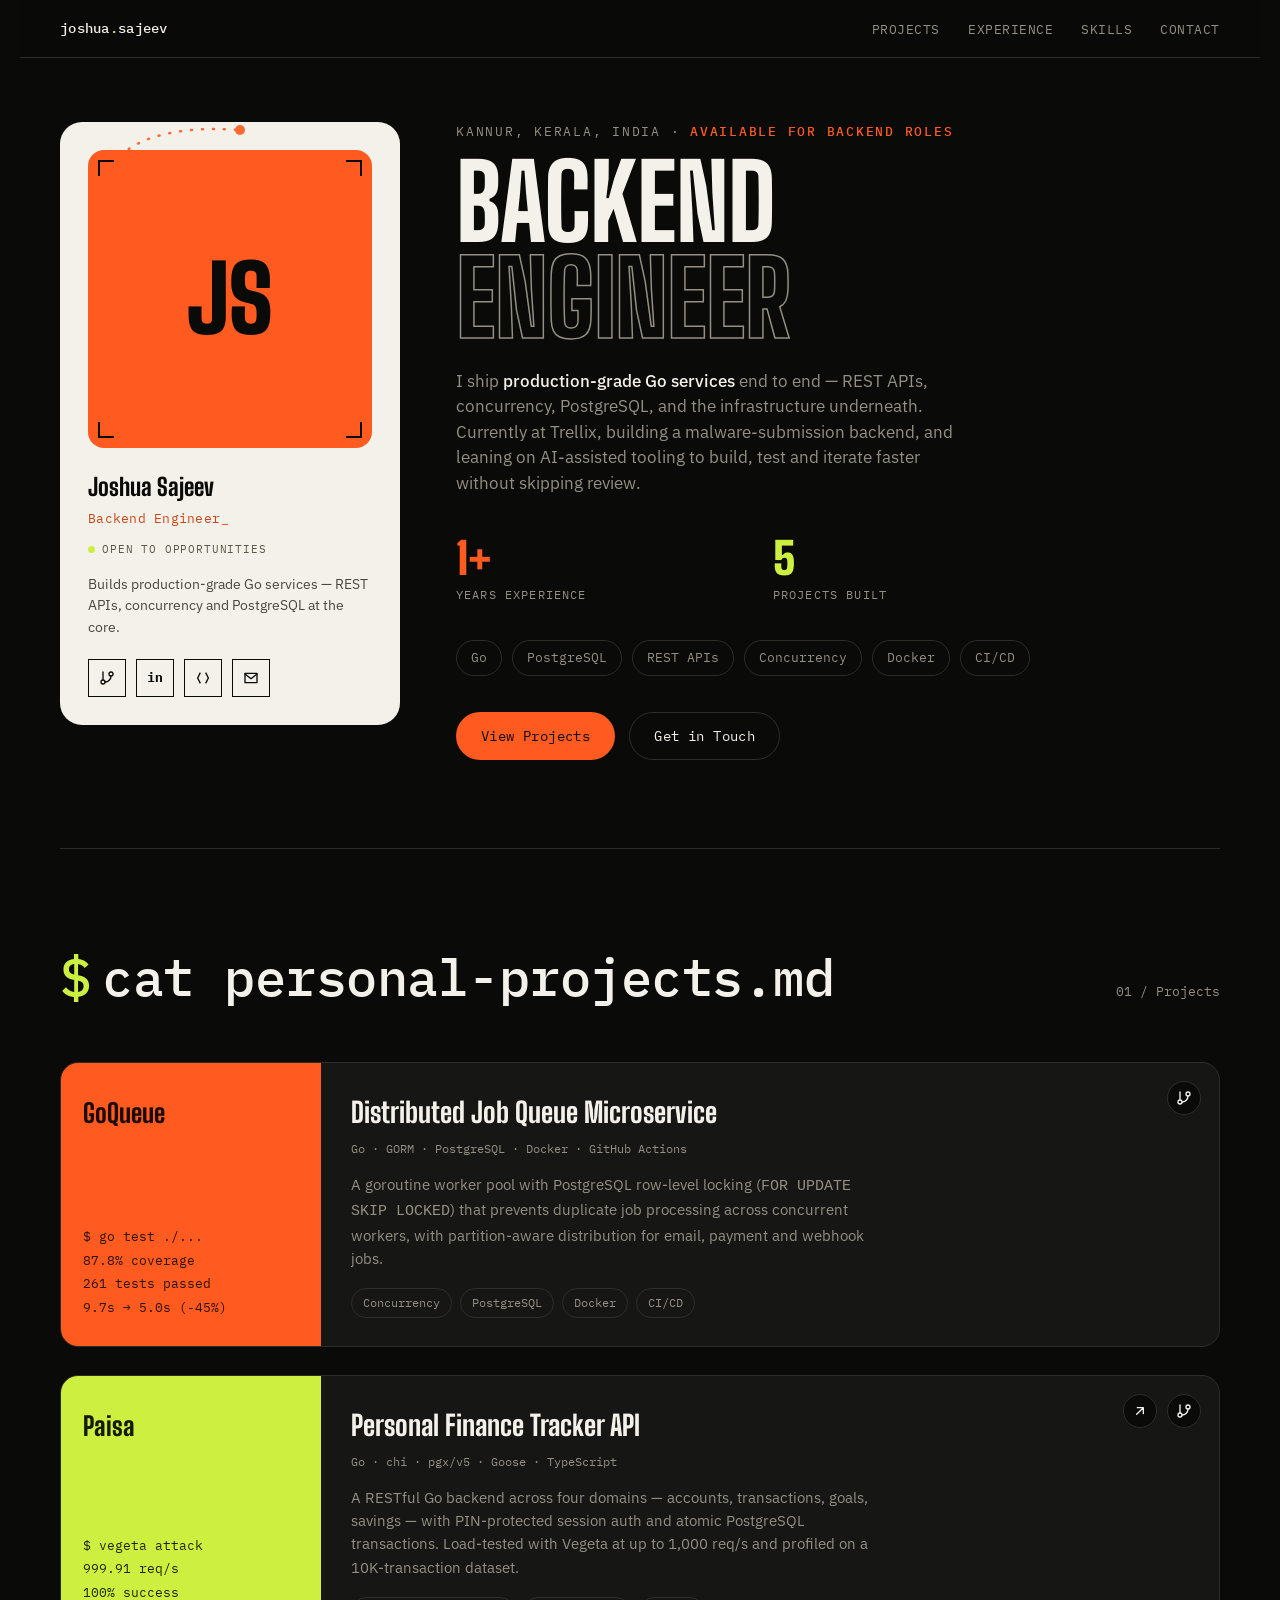
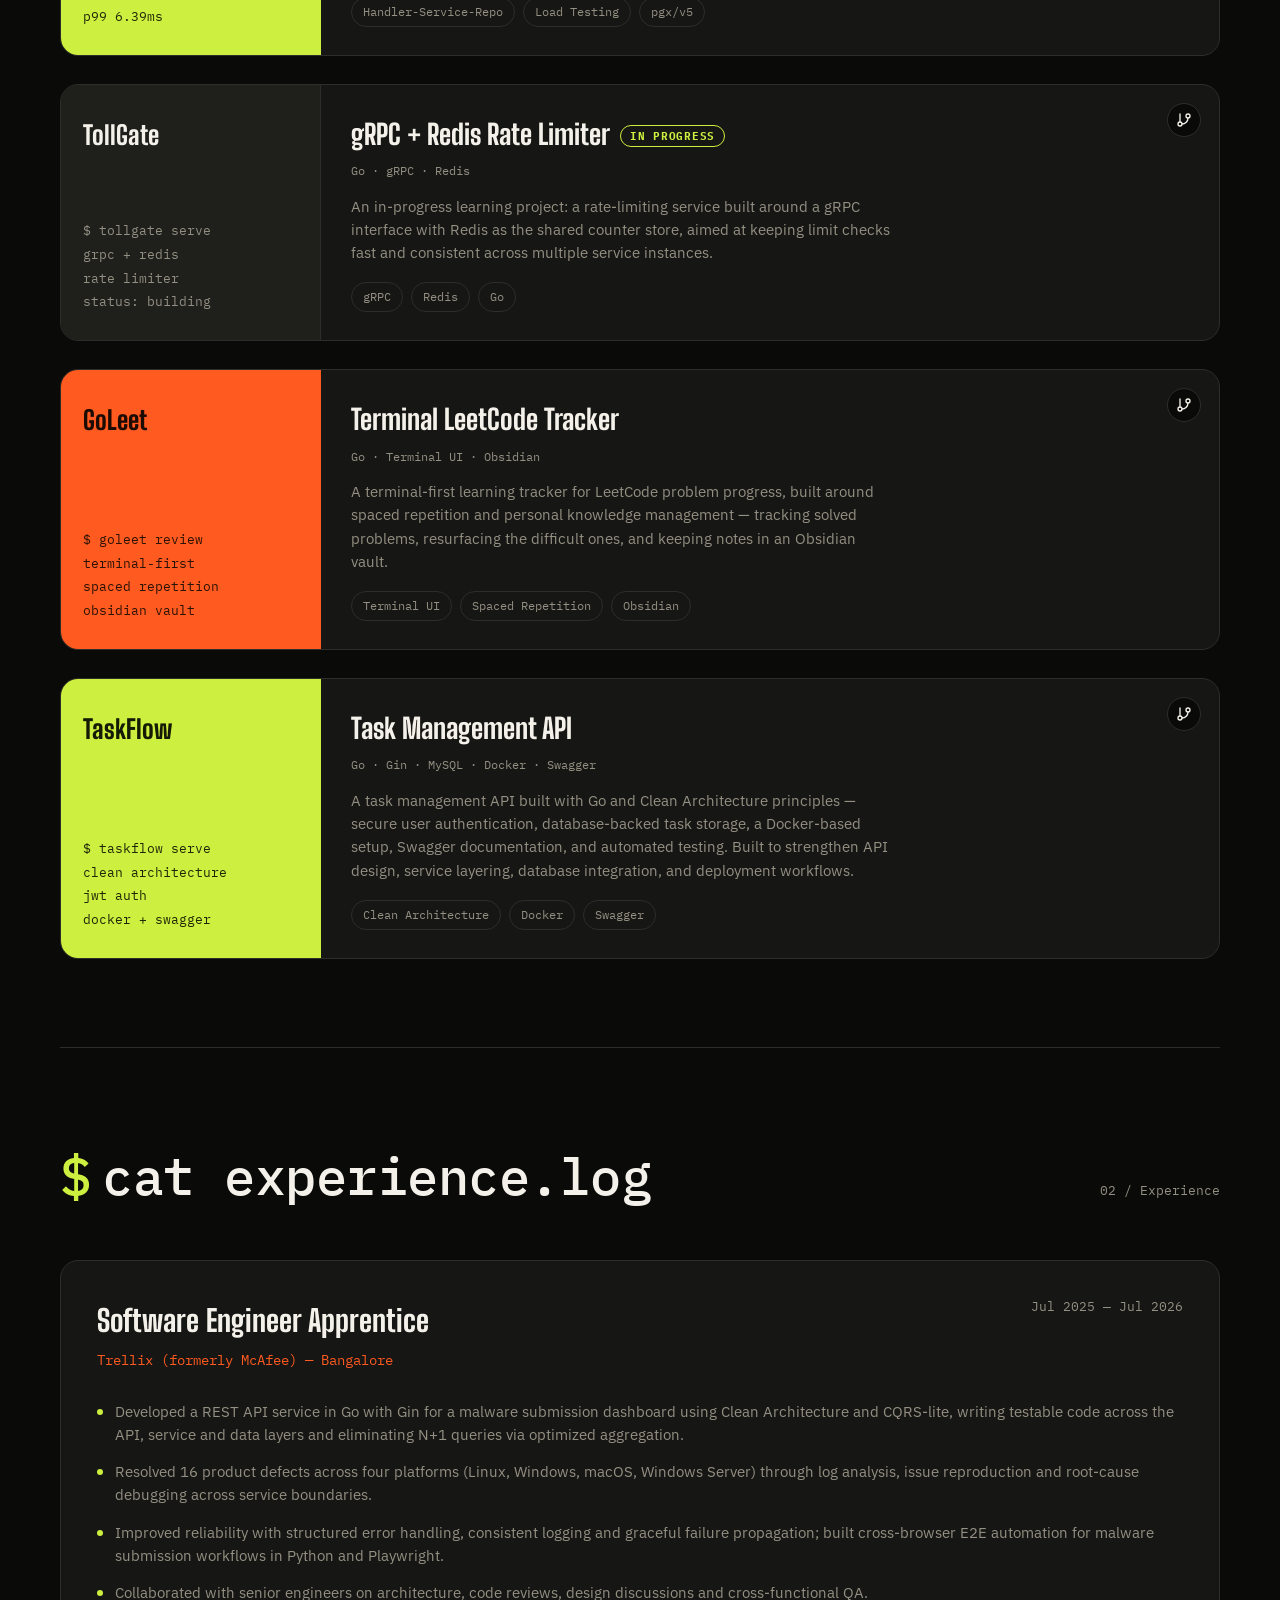
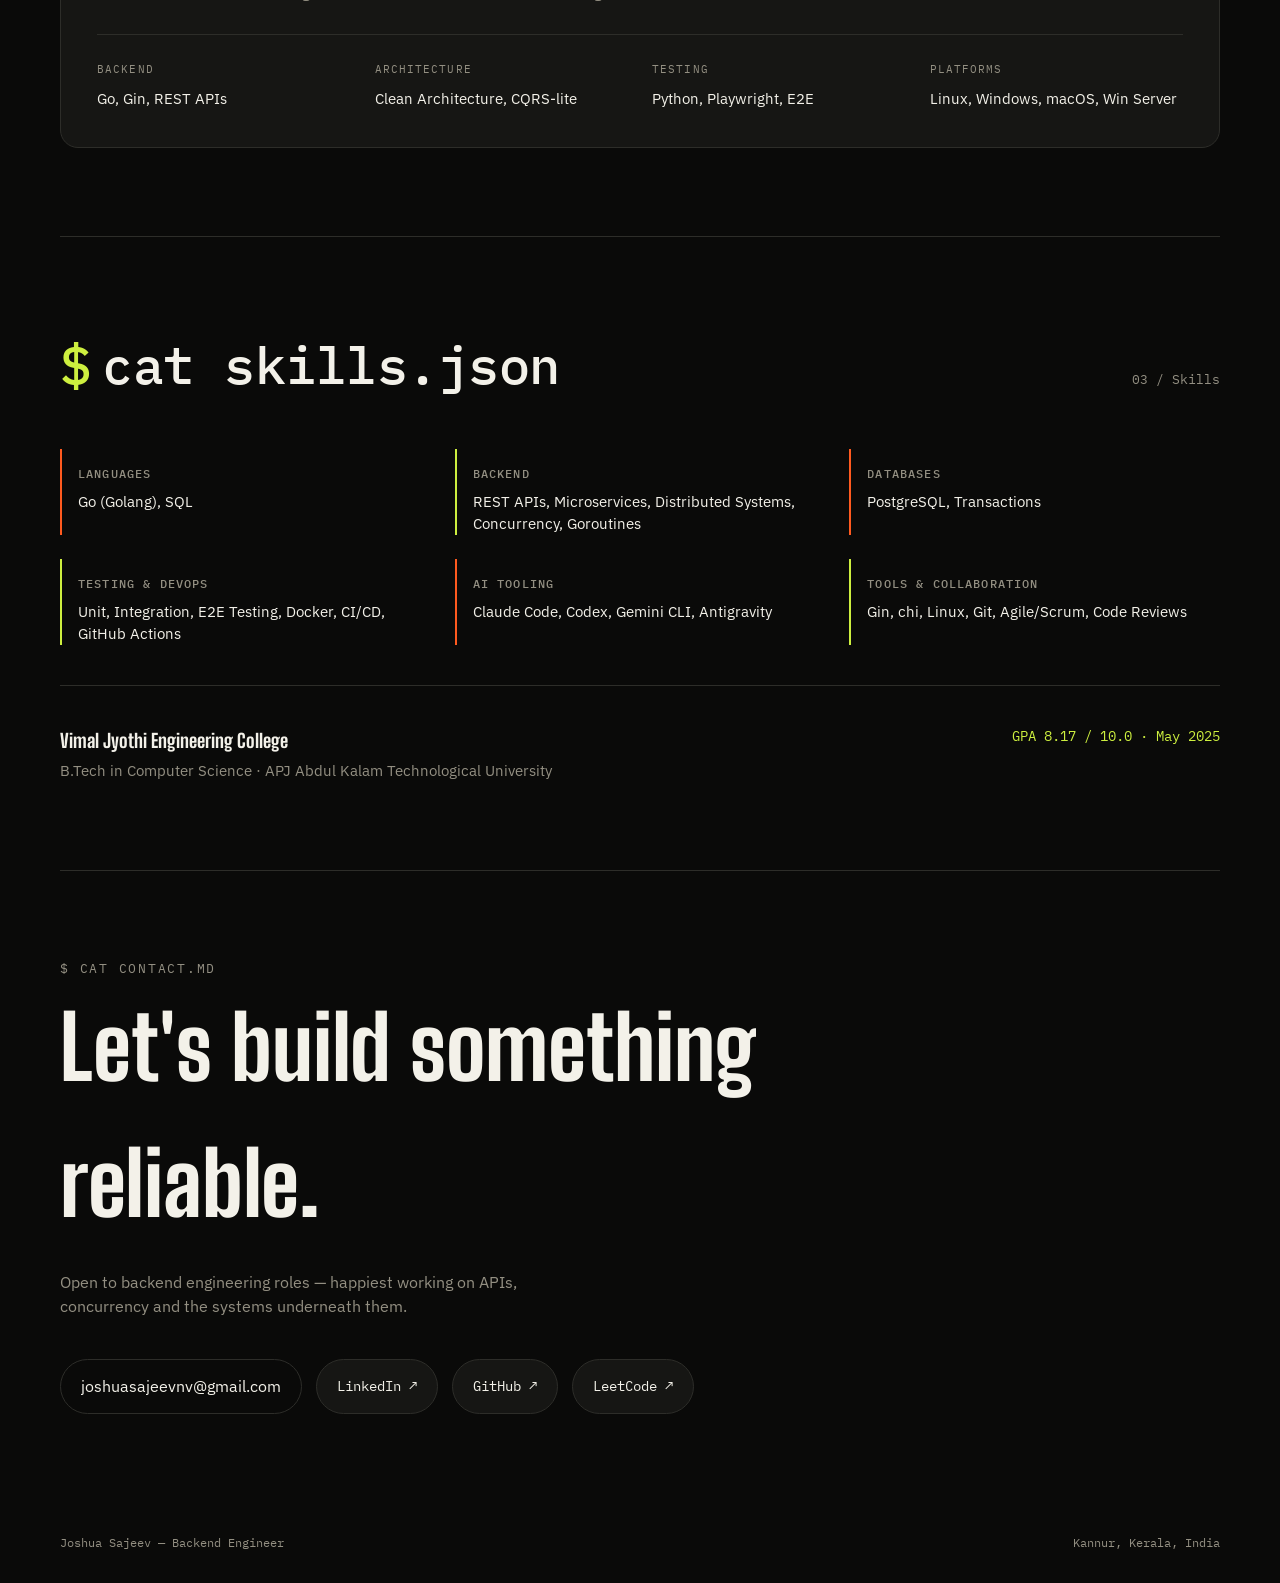
==== index.html @ 7b162451 "initial commit" ====
<!doctype html><html><head><meta charset=utf8><meta name=viewport content="width=device-width,initial-scale=1,viewport-fit=cover"><style>:root{color-scheme:light;box-sizing:border-box;padding-top:env(safe-area-inset-top,0px);padding-bottom:env(safe-area-inset-bottom,0px)}html{scroll-padding-top:env(safe-area-inset-top,0px)}body{margin:0;padding:0;font:14px -apple-system,BlinkMacSystemFont,sans-serif;background:#fff;color:#000}img{max-width:100%}[hidden]:not([hidden=until-found i]){display:none!important}</style></head><body>
<meta name="claude:viewport-fit-sides" content="cover">
<title>Joshua Sajeev</title>
<link rel="preconnect" href="https://fonts.googleapis.com">
<link rel="preconnect" href="https://fonts.gstatic.com" crossorigin>
<link href="https://fonts.googleapis.com/css2?family=Big+Shoulders+Display:wght@600;800;900&family=IBM+Plex+Sans:wght@400;500;600&family=IBM+Plex+Mono:wght@400;500&display=swap" rel="stylesheet">
<style>
  /* ========================================================================
     DESIGN PLAN
     Layout: single-page scroll portfolio on a solid black canvas. A huge
     condensed display headline carries the hero (mirrors the split-weight
     "SOFTWARE / ENGINEER" treatment), a cream monogram card stands in for
     a portrait, and monospace is used throughout for tags, stats and code
     numbers to read as a backend/terminal identity. No gradients anywhere —
     every fill is a flat token color. Deliberately single dark theme.
     Color:  --bg (near-black canvas) / --surface, --surface-2 (card fills)
             --fg, --fg-dim (cream text, warm-grey text)
             --orange, --lime (the two pop accents, used for emphasis only)
             --cream (light card fill, dark text on top)
     Type:   --font-display (Big Shoulders Display, condensed/heavy, headlines)
             --font-body (IBM Plex Sans, running text)
             --font-mono (IBM Plex Mono, tags/stats/code — the "terminal" voice)
     ======================================================================== */
  :root{
    --bg:#0a0a09;
    --surface:#161614;
    --surface-2:#1f1f1c;
    --line:#2d2d29;
    --fg:#f3f1e9;
    --fg-dim:#938f82;
    --orange:#ff5a1f;
    --orange-dim:#c94715;
    --lime:#cdef3f;
    --cream:#f3f1e9;
    --cream-fg:#0a0a09;
    --font-display:'Big Shoulders Display',sans-serif;
    --font-body:'IBM Plex Sans',sans-serif;
    --font-mono:'IBM Plex Mono',monospace;
    color-scheme:dark;
  }

  *{box-sizing:border-box;}
  html,body{margin:0;padding:0;}
  body{
    background:var(--bg);
    color:var(--fg);
    font-family:var(--font-body);
    font-size:16px;
    line-height:1.55;
    padding-left:max(20px, env(safe-area-inset-left, 0px));
    padding-right:max(20px, env(safe-area-inset-right, 0px));
    -webkit-font-smoothing:antialiased;
  }
  @media (prefers-reduced-motion: no-preference){
    html{scroll-behavior:smooth;}
  }
  img{max-width:100%;}
  a{color:inherit;}
  h1,h2,h3{font-family:var(--font-display);font-weight:800;margin:0;text-wrap:balance;}
  p{margin:0;}
  .wrap{max-width:1160px;margin:0 auto;}
  .wip-badge{
    font-family:var(--font-mono);font-size:10.5px;letter-spacing:.07em;text-transform:uppercase;
    color:var(--lime);border:1px solid var(--lime);padding:3px 9px;border-radius:999px;
    vertical-align:middle;margin-left:10px;white-space:nowrap;
  }
  .eyebrow{
    font-family:var(--font-mono);
    font-size:12.5px;
    letter-spacing:.14em;
    text-transform:uppercase;
    color:var(--fg-dim);
  }
  .eyebrow b{color:var(--orange);font-weight:500;}

  /* ---------- nav ---------- */
  nav{
    position:sticky;
    top:env(safe-area-inset-top, 0px);
    z-index:20;
    background:rgba(10,10,9,.88);
    backdrop-filter:blur(8px);
    border-bottom:1px solid var(--line);
  }
  .nav-inner{
    max-width:1160px;margin:0 auto;
    display:flex;align-items:center;justify-content:space-between;
    gap:16px;padding-block:16px;
    flex-wrap:wrap;
  }
  .nav-name{
    font-family:var(--font-mono);
    font-size:14px;font-weight:500;
    letter-spacing:.02em;
  }
  .nav-name span{color:var(--lime);}
  .nav-links{display:flex;gap:28px;list-style:none;margin:0;padding:0;flex-wrap:wrap;}
  .nav-links a{
    font-family:var(--font-mono);font-size:13px;
    text-decoration:none;color:var(--fg-dim);
    letter-spacing:.04em;text-transform:uppercase;
    transition:color .15s ease;
  }
  .nav-links a:hover,.nav-links a:focus-visible{color:var(--lime);}

  section{padding-block:88px;border-bottom:1px solid var(--line);}
  section:last-of-type{border-bottom:none;}
  @media (max-width:640px){section{padding-block:56px;}}

  /* ---------- hero ---------- */
  #hero{padding-block-start:64px;}
  .hero-grid{
    display:grid;
    grid-template-columns:340px 1fr;
    gap:56px;
    align-items:start;
  }
  @media (max-width:860px){
    .hero-grid{grid-template-columns:1fr;gap:40px;}
  }

  .mono-card{
    background:var(--cream);
    color:var(--cream-fg);
    border-radius:22px;
    padding:28px;
    position:relative;
    overflow:hidden;
  }
  .mono-card svg.dash{position:absolute;top:-6px;left:40px;width:150px;height:90px;opacity:.9;}
  .mono-glyph{
    aspect-ratio:1/1.05;
    border-radius:16px;
    background:var(--orange);
    display:flex;align-items:center;justify-content:center;
    margin-bottom:20px;
  }
  .mono-glyph span{
    font-family:var(--font-display);
    font-weight:900;
    font-size:92px;
    color:var(--bg);
    line-height:1;
  }
  .mono-card h3{font-size:24px;}
  .mono-card .role{
    font-family:var(--font-mono);font-size:13px;color:var(--orange-dim);
    margin-top:4px;letter-spacing:.02em;
  }
  .mono-card .role .blink{
    display:inline-block;margin-left:1px;color:var(--orange);
    animation:blinkCursor 1.1s steps(1) infinite;
  }
  @keyframes blinkCursor{0%,49%{opacity:1;}50%,100%{opacity:0;}}
  .status-chip{
    display:inline-flex;align-items:center;gap:7px;margin-top:12px;
    font-family:var(--font-mono);font-size:10.5px;letter-spacing:.08em;text-transform:uppercase;
    color:#5a5748;
  }
  .status-dot{width:7px;height:7px;border-radius:999px;background:var(--lime);animation:pulseDot 2s ease-in-out infinite;}
  @keyframes pulseDot{0%,100%{opacity:1;}50%{opacity:.3;}}
  @media (prefers-reduced-motion: reduce){
    .mono-card .role .blink, .status-dot{animation:none;}
  }
  .mono-card p{font-size:14px;color:#4a473e;margin-top:14px;}
  .mono-glyph{position:relative;}
  .corner-mark{position:absolute;width:16px;height:16px;}
  .corner-mark.tl{top:10px;left:10px;border-top:2px solid var(--bg);border-left:2px solid var(--bg);}
  .corner-mark.tr{top:10px;right:10px;border-top:2px solid var(--bg);border-right:2px solid var(--bg);}
  .corner-mark.bl{bottom:10px;left:10px;border-bottom:2px solid var(--bg);border-left:2px solid var(--bg);}
  .corner-mark.br{bottom:10px;right:10px;border-bottom:2px solid var(--bg);border-right:2px solid var(--bg);}
  .mono-pills{display:flex;gap:10px;margin-top:20px;flex-wrap:wrap;}
  .mono-pills a, .mono-pills button{
    width:38px;height:38px;border-radius:0;
    background:transparent;color:var(--bg);
    border:1.5px solid var(--bg);
    display:flex;align-items:center;justify-content:center;
    text-decoration:none;font-family:var(--font-mono);font-weight:700;font-size:13px;
    cursor:pointer;padding:0;
    transition:background .15s ease, color .15s ease;
  }
  .mono-pills a:hover, .mono-pills button:hover{background:var(--bg);color:var(--cream);}
  .mono-pills button.copied{background:var(--orange);border-color:var(--orange);color:var(--bg);}
  .mono-pills svg{width:16px;height:16px;}

  .hero-copy h1{
    font-size:clamp(52px,10vw,104px);
    line-height:.92;
    letter-spacing:-.01em;
  }
  .hero-copy h1 .fg-line{color:var(--fg);display:block;}
  .hero-copy h1 .outline-line{
    display:block;
    color:transparent;
    -webkit-text-stroke:1.5px var(--fg-dim);
  }
  .hero-eyebrow{margin-bottom:14px;}
  .hero-bio{
    max-width:52ch;
    font-size:16.5px;color:var(--fg-dim);
    margin-top:22px;
  }
  .hero-bio b{color:var(--fg);font-weight:500;}

  .stat-row{
    display:grid;grid-template-columns:repeat(3,auto);
    gap:40px;margin-top:40px;
  }
  @media (max-width:560px){.stat-row{grid-template-columns:1fr 1fr;}}
  .stat b{
    display:block;font-family:var(--font-display);font-weight:900;
    font-size:44px;line-height:1;
  }
  .stat:nth-child(1) b{color:var(--orange);}
  .stat:nth-child(2) b{color:var(--lime);}
  .stat:nth-child(3) b{color:var(--fg);}
  .stat span{
    display:block;font-family:var(--font-mono);font-size:11.5px;
    letter-spacing:.1em;text-transform:uppercase;color:var(--fg-dim);
    margin-top:6px;
  }

  .chip-row{display:flex;flex-wrap:wrap;gap:10px;margin-top:36px;}
  .chip{
    font-family:var(--font-mono);font-size:12.5px;
    padding:7px 14px;border:1px solid var(--line);border-radius:999px;
    color:var(--fg-dim);
  }

  .cta-row{display:flex;flex-wrap:wrap;gap:14px;margin-top:36px;}
  .btn{
    font-family:var(--font-mono);font-size:13.5px;letter-spacing:.03em;
    text-decoration:none;padding:13px 24px;border-radius:999px;
    display:inline-flex;align-items:center;gap:8px;
    border:1px solid transparent;
    transition:transform .15s ease, background .15s ease;
  }
  .btn:hover{transform:translateY(-2px);}
  .btn-solid{background:var(--orange);color:var(--bg);}
  .btn-solid:hover{background:var(--lime);}
  .btn-outline{border-color:var(--line);color:var(--fg);}
  .btn-outline:hover{border-color:var(--fg-dim);}

  /* ---------- section heads ---------- */
  .section-head{
    display:flex;align-items:baseline;justify-content:space-between;
    gap:20px;margin-bottom:44px;flex-wrap:wrap;
  }
  .section-head h2{font-size:clamp(34px,5vw,52px);}
  .section-head .num{font-family:var(--font-mono);color:var(--fg-dim);font-size:13px;}
  .terminal-head{font-family:var(--font-mono);font-weight:500;font-size:clamp(22px,4vw,32px);letter-spacing:-.01em;}
  .terminal-head .prompt{color:var(--lime);margin-right:12px;}

  /* ---------- projects ---------- */
  .project-grid{display:grid;grid-template-columns:1fr;gap:28px;}
  .project{
    display:grid;grid-template-columns:260px 1fr;gap:0;
    background:var(--surface);border:1px solid var(--line);border-radius:18px;
    overflow:hidden;position:relative;
    text-decoration:none;color:inherit;
    transition:border-color .15s ease, transform .15s ease;
  }
  .project:hover{border-color:var(--orange);transform:translateY(-2px);}
  .project-link-icon{
    position:absolute;top:18px;right:18px;z-index:2;
    width:34px;height:34px;border-radius:999px;
    display:flex;align-items:center;justify-content:center;
    background:var(--bg);color:var(--fg);
    border:1px solid var(--line);
    transition:background .15s ease, color .15s ease, transform .2s ease;
  }
  .project-link-icon svg{width:16px;height:16px;}
  .project:hover .project-link-icon,
  .project-link-icon:hover{background:var(--orange);color:var(--bg);border-color:var(--orange);transform:rotate(45deg);}
  .project-badges{position:absolute;top:18px;right:18px;z-index:2;display:flex;gap:10px;}
  .project-badges .project-link-icon{position:static;}
  .project-link-icon.live:hover{background:var(--lime);border-color:var(--lime);color:var(--bg);}
  @media (max-width:760px){
    .project{grid-template-columns:1fr;}
    .project-panel{padding-right:60px;}
    .project-body{padding-right:30px;}
  }
  .project-panel{
    padding:26px 22px;
    font-family:var(--font-mono);font-size:12.5px;line-height:1.9;
    display:flex;flex-direction:column;justify-content:space-between;
  }
  .project-panel .tag-name{
    font-family:var(--font-display);font-weight:800;font-size:26px;
    color:var(--cream-fg);
  }
  .project:nth-child(3n+1) .project-panel{background:var(--orange);color:#2a1206;}
  .project:nth-child(3n+1) .project-panel .tag-name{color:#1c0b03;}
  .project:nth-child(3n+2) .project-panel{background:var(--lime);color:#1f2608;}
  .project:nth-child(3n+2) .project-panel .tag-name{color:#141a04;}
  .project:nth-child(3n) .project-panel{background:var(--surface-2);color:var(--fg-dim);border-right:1px solid var(--line);}
  .project:nth-child(3n) .project-panel .tag-name{color:var(--fg);}

  .project-body{padding:28px 64px 28px 30px;}
  .project-body h3{font-size:28px;margin-bottom:6px;}
  .project-body .stack{font-family:var(--font-mono);font-size:12px;color:var(--fg-dim);margin-bottom:14px;}
  .project-body p{color:var(--fg-dim);font-size:15px;max-width:60ch;}
  .project-tags{display:flex;flex-wrap:wrap;gap:8px;margin-top:18px;}
  .project-tags span{
    font-family:var(--font-mono);font-size:11.5px;
    padding:5px 11px;border-radius:999px;border:1px solid var(--line);color:var(--fg-dim);
  }
  /* ---------- experience ---------- */
  .exp-card{
    background:var(--surface);border:1px solid var(--line);border-radius:18px;
    padding:36px;
  }
  .exp-top{display:flex;justify-content:space-between;gap:20px;flex-wrap:wrap;margin-bottom:28px;}
  .exp-top h3{font-size:30px;}
  .exp-top .company{font-family:var(--font-mono);color:var(--orange);font-size:14px;margin-top:6px;}
  .exp-top .dates{font-family:var(--font-mono);color:var(--fg-dim);font-size:13px;white-space:nowrap;}
  .exp-points{list-style:none;margin:0 0 30px;padding:0;display:flex;flex-direction:column;gap:14px;}
  .exp-points li{
    display:flex;gap:12px;color:var(--fg-dim);font-size:15px;
  }
  .exp-points li::before{content:"";width:6px;height:6px;border-radius:999px;background:var(--lime);margin-top:9px;flex:none;}
  .stack-grid{display:grid;grid-template-columns:repeat(4,1fr);gap:24px;padding-top:26px;border-top:1px solid var(--line);}
  @media (max-width:760px){.stack-grid{grid-template-columns:1fr 1fr;}}
  .stack-grid .cat-name{font-family:var(--font-mono);font-size:11px;letter-spacing:.1em;text-transform:uppercase;color:var(--fg-dim);margin-bottom:10px;}
  .stack-grid .cat-items{font-size:14.5px;color:var(--fg);}

  /* ---------- skills ---------- */
  .skills-grid{display:grid;grid-template-columns:repeat(3,1fr);gap:24px;}
  @media (max-width:760px){.skills-grid{grid-template-columns:1fr 1fr;}}
  @media (max-width:480px){.skills-grid{grid-template-columns:1fr;}}
  .skill-block{border-left:2px solid var(--orange);padding-left:16px;}
  .skill-block:nth-child(even){border-left-color:var(--lime);}
  .skill-block h4{font-family:var(--font-mono);font-size:11.5px;letter-spacing:.1em;text-transform:uppercase;color:var(--fg-dim);margin-bottom:8px;font-weight:500;}
  .skill-block p{font-size:14.5px;color:var(--fg);}

  .edu-row{display:flex;justify-content:space-between;gap:20px;flex-wrap:wrap;margin-top:40px;padding-top:40px;border-top:1px solid var(--line);}
  .edu-row .school{font-size:19px;font-family:var(--font-display);font-weight:800;}
  .edu-row .degree{color:var(--fg-dim);font-size:14.5px;margin-top:4px;}
  .edu-row .gpa{font-family:var(--font-mono);color:var(--lime);font-size:14px;white-space:nowrap;}

  /* ---------- contact ---------- */
  #contact{border-bottom:none;}
  .contact-head h2{font-size:clamp(40px,8vw,88px);}
  .contact-sub{color:var(--fg-dim);max-width:46ch;margin-top:18px;font-size:16px;}
  .contact-row{display:flex;flex-wrap:wrap;gap:14px;margin-top:40px;}
  .contact-pill{
    display:flex;align-items:center;gap:10px;
    font-family:var(--font-mono);font-size:13.5px;
    padding:14px 20px;border-radius:999px;border:1px solid var(--line);
    text-decoration:none;color:var(--fg);background:var(--surface);
    transition:border-color .15s ease, color .15s ease;
  }
  .contact-pill:hover{border-color:var(--orange);color:var(--orange);}
  .contact-pill.copy-btn{cursor:pointer;background:none;font:inherit;}
  .contact-pill.copy-btn.copied{border-color:var(--lime);color:var(--lime);}

  footer{
    max-width:1160px;margin:0 auto;padding-block:32px;
    padding-bottom:max(32px, env(safe-area-inset-bottom,0px));
    display:flex;justify-content:space-between;gap:16px;flex-wrap:wrap;
    font-family:var(--font-mono);font-size:12px;color:var(--fg-dim);
  }

  @keyframes rise{from{opacity:0;transform:translateY(14px);}to{opacity:1;transform:translateY(0);}}
  @media (prefers-reduced-motion: no-preference){
    #hero .hero-copy, #hero .mono-card{animation:rise .6s ease both;}
    #hero .mono-card{animation-delay:.08s;}
  }
</style>

<nav>
  <div class="nav-inner">
    <div class="nav-name">joshua<span>.</span>sajeev</div>
    <ul class="nav-links">
      <li><a href="#projects">Projects</a></li>
      <li><a href="#experience">Experience</a></li>
      <li><a href="#skills">Skills</a></li>
      <li><a href="#contact">Contact</a></li>
    </ul>
  </div>
</nav>

<main class="wrap">

  <section id="hero">
    <div class="hero-grid">
      <div class="mono-card">
        <svg class="dash" viewBox="0 0 150 90" fill="none" xmlns="http://www.w3.org/2000/svg">
          <path d="M8 70C8 30 60 8 140 14" stroke="#ff5a1f" stroke-width="2.5" stroke-dasharray="1 10" stroke-linecap="round"/>
          <circle cx="140" cy="14" r="5" fill="#ff5a1f"/>
        </svg>
        <div class="mono-glyph">
          <span class="corner-mark tl"></span>
          <span class="corner-mark tr"></span>
          <span class="corner-mark bl"></span>
          <span class="corner-mark br"></span>
          <span>JS</span>
        </div>
        <h3>Joshua Sajeev</h3>
        <div class="role">Backend Engineer<span class="blink">_</span></div>
        <div class="status-chip"><span class="status-dot"></span>Open to opportunities</div>
        <p>Builds production-grade Go services — REST APIs, concurrency and PostgreSQL at the core.</p>
        <div class="mono-pills">
          <a href="https://github.com/joshua-sajeev" target="_blank" rel="noopener" aria-label="GitHub">
            <svg viewBox="0 0 24 24" fill="none" stroke="currentColor" stroke-width="2" stroke-linecap="round" stroke-linejoin="round"><line x1="6" y1="3" x2="6" y2="15"/><circle cx="18" cy="6" r="3"/><circle cx="6" cy="18" r="3"/><path d="M18 9a9 9 0 0 1-9 9"/></svg>
          </a>
          <a href="https://linkedin.com/in/joshua-sajeev" target="_blank" rel="noopener" aria-label="LinkedIn">in</a>
          <a href="https://leetcode.com/u/joshuasajeev/" target="_blank" rel="noopener" aria-label="LeetCode">
            <svg viewBox="0 0 24 24" fill="none" stroke="currentColor" stroke-width="2"><path d="M8 4L4 12l4 8M16 4l4 8-4 8"/></svg>
          </a>
          <button type="button" class="copy-trigger" data-copy="joshuasajeevnv@gmail.com" aria-label="Copy email address" title="joshuasajeevnv@gmail.com">
            <svg viewBox="0 0 24 24" fill="none" stroke="currentColor" stroke-width="2" stroke-linecap="round" stroke-linejoin="round"><rect x="3" y="5" width="18" height="14"/><path d="M3 6l9 7 9-7"/></svg>
          </button>
        </div>
      </div>

      <div class="hero-copy">
        <div class="eyebrow hero-eyebrow">Kannur, Kerala, India · <b>Available for backend roles</b></div>
        <h1><span class="fg-line">BACKEND</span><span class="outline-line">ENGINEER</span></h1>
        <p class="hero-bio">
          I ship <b>production-grade Go services</b> end to end — REST APIs, concurrency,
          PostgreSQL, and the infrastructure underneath. Currently at Trellix, building a
          malware-submission backend, and leaning on AI-assisted tooling to build, test and
          iterate faster without skipping review.
        </p>

        <div class="stat-row">
          <div class="stat"><b>1+</b><span>Years Experience</span></div>
          <div class="stat"><b>5</b><span>Projects Built</span></div>
        </div>

        <div class="chip-row">
          <span class="chip">Go</span><span class="chip">PostgreSQL</span><span class="chip">REST APIs</span>
          <span class="chip">Concurrency</span><span class="chip">Docker</span><span class="chip">CI/CD</span>
        </div>

        <div class="cta-row">
          <a class="btn btn-solid" href="#projects">View Projects</a>
          <a class="btn btn-outline" href="#contact">Get in Touch</a>
        </div>
      </div>
    </div>
  </section>

  <section id="projects">
    <div class="section-head">
      <h2 class="terminal-head"><span class="prompt">$</span>cat personal-projects.md</h2>
      <span class="num">01 / Projects</span>
    </div>
    <div class="project-grid">

      <a class="project" href="https://github.com/joshua-sajeev/goqueue" target="_blank" rel="noopener">
        <div class="project-panel">
          <div class="tag-name">GoQueue</div>
          <div>$ go test ./...<br>87.8% coverage<br>261 tests passed<br>9.7s → 5.0s (-45%)</div>
        </div>
        <div class="project-body">
          <h3>Distributed Job Queue Microservice</h3>
          <div class="stack">Go · GORM · PostgreSQL · Docker · GitHub Actions</div>
          <p>
            A goroutine worker pool with PostgreSQL row-level locking
            (<code>FOR UPDATE SKIP LOCKED</code>) that prevents duplicate job
            processing across concurrent workers, with partition-aware
            distribution for email, payment and webhook jobs.
          </p>
          <div class="project-tags"><span>Concurrency</span><span>PostgreSQL</span><span>Docker</span><span>CI/CD</span></div>
        </div>
        <span class="project-link-icon" aria-hidden="true">
          <svg viewBox="0 0 24 24" fill="none" stroke="currentColor" stroke-width="2" stroke-linecap="round" stroke-linejoin="round"><line x1="6" y1="3" x2="6" y2="15"/><circle cx="18" cy="6" r="3"/><circle cx="6" cy="18" r="3"/><path d="M18 9a9 9 0 0 1-9 9"/></svg>
        </span>
      </a>

      <div class="project">
        <div class="project-panel">
          <div class="tag-name">Paisa</div>
          <div>$ vegeta attack<br>999.91 req/s<br>100% success<br>p99 6.39ms</div>
        </div>
        <div class="project-body">
          <h3>Personal Finance Tracker API</h3>
          <div class="stack">Go · chi · pgx/v5 · Goose · TypeScript</div>
          <p>
            A RESTful Go backend across four domains — accounts, transactions,
            goals, savings — with PIN-protected session auth and atomic
            PostgreSQL transactions. Load-tested with Vegeta at up to
            1,000 req/s and profiled on a 10K-transaction dataset.
          </p>
          <div class="project-tags"><span>Handler-Service-Repo</span><span>Load Testing</span><span>pgx/v5</span></div>
        </div>
        <div class="project-badges">
          <a class="project-link-icon live" href="https://paisa-demo.onrender.com/dashboard" target="_blank" rel="noopener" aria-label="View live demo">
            <svg viewBox="0 0 24 24" fill="none" stroke="currentColor" stroke-width="2" stroke-linecap="round" stroke-linejoin="round"><path d="M7 17L17 7M8 7h9v9"/></svg>
          </a>
          <a class="project-link-icon" href="https://github.com/joshua-sajeev/paisa" target="_blank" rel="noopener" aria-label="View source on GitHub">
            <svg viewBox="0 0 24 24" fill="none" stroke="currentColor" stroke-width="2" stroke-linecap="round" stroke-linejoin="round"><line x1="6" y1="3" x2="6" y2="15"/><circle cx="18" cy="6" r="3"/><circle cx="6" cy="18" r="3"/><path d="M18 9a9 9 0 0 1-9 9"/></svg>
          </a>
        </div>
      </div>

      <a class="project" href="https://github.com/joshua-sajeev/tollgate" target="_blank" rel="noopener">
        <div class="project-panel">
          <div class="tag-name">TollGate</div>
          <div>$ tollgate serve<br>grpc + redis<br>rate limiter<br>status: building</div>
        </div>
        <div class="project-body">
          <h3>gRPC + Redis Rate Limiter<span class="wip-badge">In Progress</span></h3>
          <div class="stack">Go · gRPC · Redis</div>
          <p>
            An in-progress learning project: a rate-limiting service built
            around a gRPC interface with Redis as the shared counter store,
            aimed at keeping limit checks fast and consistent across
            multiple service instances.
          </p>
          <div class="project-tags"><span>gRPC</span><span>Redis</span><span>Go</span></div>
        </div>
        <span class="project-link-icon" aria-hidden="true">
          <svg viewBox="0 0 24 24" fill="none" stroke="currentColor" stroke-width="2" stroke-linecap="round" stroke-linejoin="round"><line x1="6" y1="3" x2="6" y2="15"/><circle cx="18" cy="6" r="3"/><circle cx="6" cy="18" r="3"/><path d="M18 9a9 9 0 0 1-9 9"/></svg>
        </span>
      </a>

      <a class="project" href="https://github.com/joshua-sajeev/goleet" target="_blank" rel="noopener">
        <div class="project-panel">
          <div class="tag-name">GoLeet</div>
          <div>$ goleet review<br>terminal-first<br>spaced repetition<br>obsidian vault</div>
        </div>
        <div class="project-body">
          <h3>Terminal LeetCode Tracker</h3>
          <div class="stack">Go · Terminal UI · Obsidian</div>
          <p>
            A terminal-first learning tracker for LeetCode problem progress,
            built around spaced repetition and personal knowledge management
            — tracking solved problems, resurfacing the difficult ones, and
            keeping notes in an Obsidian vault.
          </p>
          <div class="project-tags"><span>Terminal UI</span><span>Spaced Repetition</span><span>Obsidian</span></div>
        </div>
        <span class="project-link-icon" aria-hidden="true">
          <svg viewBox="0 0 24 24" fill="none" stroke="currentColor" stroke-width="2" stroke-linecap="round" stroke-linejoin="round"><line x1="6" y1="3" x2="6" y2="15"/><circle cx="18" cy="6" r="3"/><circle cx="6" cy="18" r="3"/><path d="M18 9a9 9 0 0 1-9 9"/></svg>
        </span>
      </a>

      <a class="project" href="https://github.com/joshua-sajeev/taskflow" target="_blank" rel="noopener">
        <div class="project-panel">
          <div class="tag-name">TaskFlow</div>
          <div>$ taskflow serve<br>clean architecture<br>jwt auth<br>docker + swagger</div>
        </div>
        <div class="project-body">
          <h3>Task Management API</h3>
          <div class="stack">Go · Gin · MySQL · Docker · Swagger</div>
          <p>
            A task management API built with Go and Clean Architecture
            principles — secure user authentication, database-backed task
            storage, a Docker-based setup, Swagger documentation, and
            automated testing. Built to strengthen API design, service
            layering, database integration, and deployment workflows.
          </p>
          <div class="project-tags"><span>Clean Architecture</span><span>Docker</span><span>Swagger</span></div>
        </div>
        <span class="project-link-icon" aria-hidden="true">
          <svg viewBox="0 0 24 24" fill="none" stroke="currentColor" stroke-width="2" stroke-linecap="round" stroke-linejoin="round"><line x1="6" y1="3" x2="6" y2="15"/><circle cx="18" cy="6" r="3"/><circle cx="6" cy="18" r="3"/><path d="M18 9a9 9 0 0 1-9 9"/></svg>
        </span>
      </a>

    </div>
  </section>

  <section id="experience">
    <div class="section-head">
      <h2 class="terminal-head"><span class="prompt">$</span>cat experience.log</h2>
      <span class="num">02 / Experience</span>
    </div>
    <div class="exp-card">
      <div class="exp-top">
        <div>
          <h3>Software Engineer Apprentice</h3>
          <div class="company">Trellix (formerly McAfee) — Bangalore</div>
        </div>
        <div class="dates">Jul 2025 — Jul 2026</div>
      </div>
      <ul class="exp-points">
        <li>Developed a REST API service in Go with Gin for a malware submission dashboard using Clean Architecture and CQRS-lite, writing testable code across the API, service and data layers and eliminating N+1 queries via optimized aggregation.</li>
        <li>Resolved 16 product defects across four platforms (Linux, Windows, macOS, Windows Server) through log analysis, issue reproduction and root-cause debugging across service boundaries.</li>
        <li>Improved reliability with structured error handling, consistent logging and graceful failure propagation; built cross-browser E2E automation for malware submission workflows in Python and Playwright.</li>
        <li>Collaborated with senior engineers on architecture, code reviews, design discussions and cross-functional QA.</li>
      </ul>
      <div class="stack-grid">
        <div><div class="cat-name">Backend</div><div class="cat-items">Go, Gin, REST APIs</div></div>
        <div><div class="cat-name">Architecture</div><div class="cat-items">Clean Architecture, CQRS-lite</div></div>
        <div><div class="cat-name">Testing</div><div class="cat-items">Python, Playwright, E2E</div></div>
        <div><div class="cat-name">Platforms</div><div class="cat-items">Linux, Windows, macOS, Win Server</div></div>
      </div>
    </div>
  </section>

  <section id="skills">
    <div class="section-head">
      <h2 class="terminal-head"><span class="prompt">$</span>cat skills.json</h2>
      <span class="num">03 / Skills</span>
    </div>
    <div class="skills-grid">
      <div class="skill-block"><h4>Languages</h4><p>Go (Golang), SQL</p></div>
      <div class="skill-block"><h4>Backend</h4><p>REST APIs, Microservices, Distributed Systems, Concurrency, Goroutines</p></div>
      <div class="skill-block"><h4>Databases</h4><p>PostgreSQL, Transactions</p></div>
      <div class="skill-block"><h4>Testing &amp; DevOps</h4><p>Unit, Integration, E2E Testing, Docker, CI/CD, GitHub Actions</p></div>
      <div class="skill-block"><h4>AI Tooling</h4><p>Claude Code, Codex, Gemini CLI, Antigravity</p></div>
      <div class="skill-block"><h4>Tools &amp; Collaboration</h4><p>Gin, chi, Linux, Git, Agile/Scrum, Code Reviews</p></div>
    </div>

    <div class="edu-row">
      <div>
        <div class="school">Vimal Jyothi Engineering College</div>
        <div class="degree">B.Tech in Computer Science · APJ Abdul Kalam Technological University</div>
      </div>
      <div class="gpa">GPA 8.17 / 10.0 · May 2025</div>
    </div>
  </section>

  <section id="contact">
    <div class="contact-head">
      <div class="eyebrow">$ cat contact.md</div>
      <h2>Let's build something<br>reliable.</h2>
      <p class="contact-sub">Open to backend engineering roles — happiest working on APIs, concurrency and the systems underneath them.</p>
    </div>
    <div class="contact-row">
      <button class="contact-pill copy-btn" id="emailCopy" type="button">joshuasajeevnv@gmail.com</button>
      <a class="contact-pill" href="https://linkedin.com/in/joshua-sajeev" target="_blank" rel="noopener">LinkedIn ↗</a>
      <a class="contact-pill" href="https://github.com/joshua-sajeev" target="_blank" rel="noopener">GitHub ↗</a>
      <a class="contact-pill" href="https://leetcode.com/u/joshuasajeev/" target="_blank" rel="noopener">LeetCode ↗</a>
    </div>
  </section>

</main>

<footer>
  <span>Joshua Sajeev — Backend Engineer</span>
  <span>Kannur, Kerala, India</span>
</footer>

<script>
  (function(){
    function copyText(text, onDone){
      if(navigator.clipboard && navigator.clipboard.writeText){
        navigator.clipboard.writeText(text).then(function(){onDone(true);}, function(){onDone(false);});
      } else {
        onDone(false);
      }
    }

    var pillBtn = document.getElementById('emailCopy');
    if(pillBtn){
      var original = pillBtn.textContent;
      pillBtn.addEventListener('click', function(){
        copyText('joshuasajeevnv@gmail.com', function(ok){
          pillBtn.textContent = ok ? 'Copied ✓' : original;
          pillBtn.classList.toggle('copied', ok);
          setTimeout(function(){
            pillBtn.textContent = original;
            pillBtn.classList.remove('copied');
          }, 1800);
        });
      });
    }

    var iconBtns = document.querySelectorAll('.copy-trigger');
    iconBtns.forEach(function(btn){
      btn.addEventListener('click', function(){
        copyText(btn.getAttribute('data-copy') || '', function(ok){
          btn.classList.toggle('copied', ok);
          setTimeout(function(){ btn.classList.remove('copied'); }, 1500);
        });
      });
    });
  })();
</script>

</body></html>
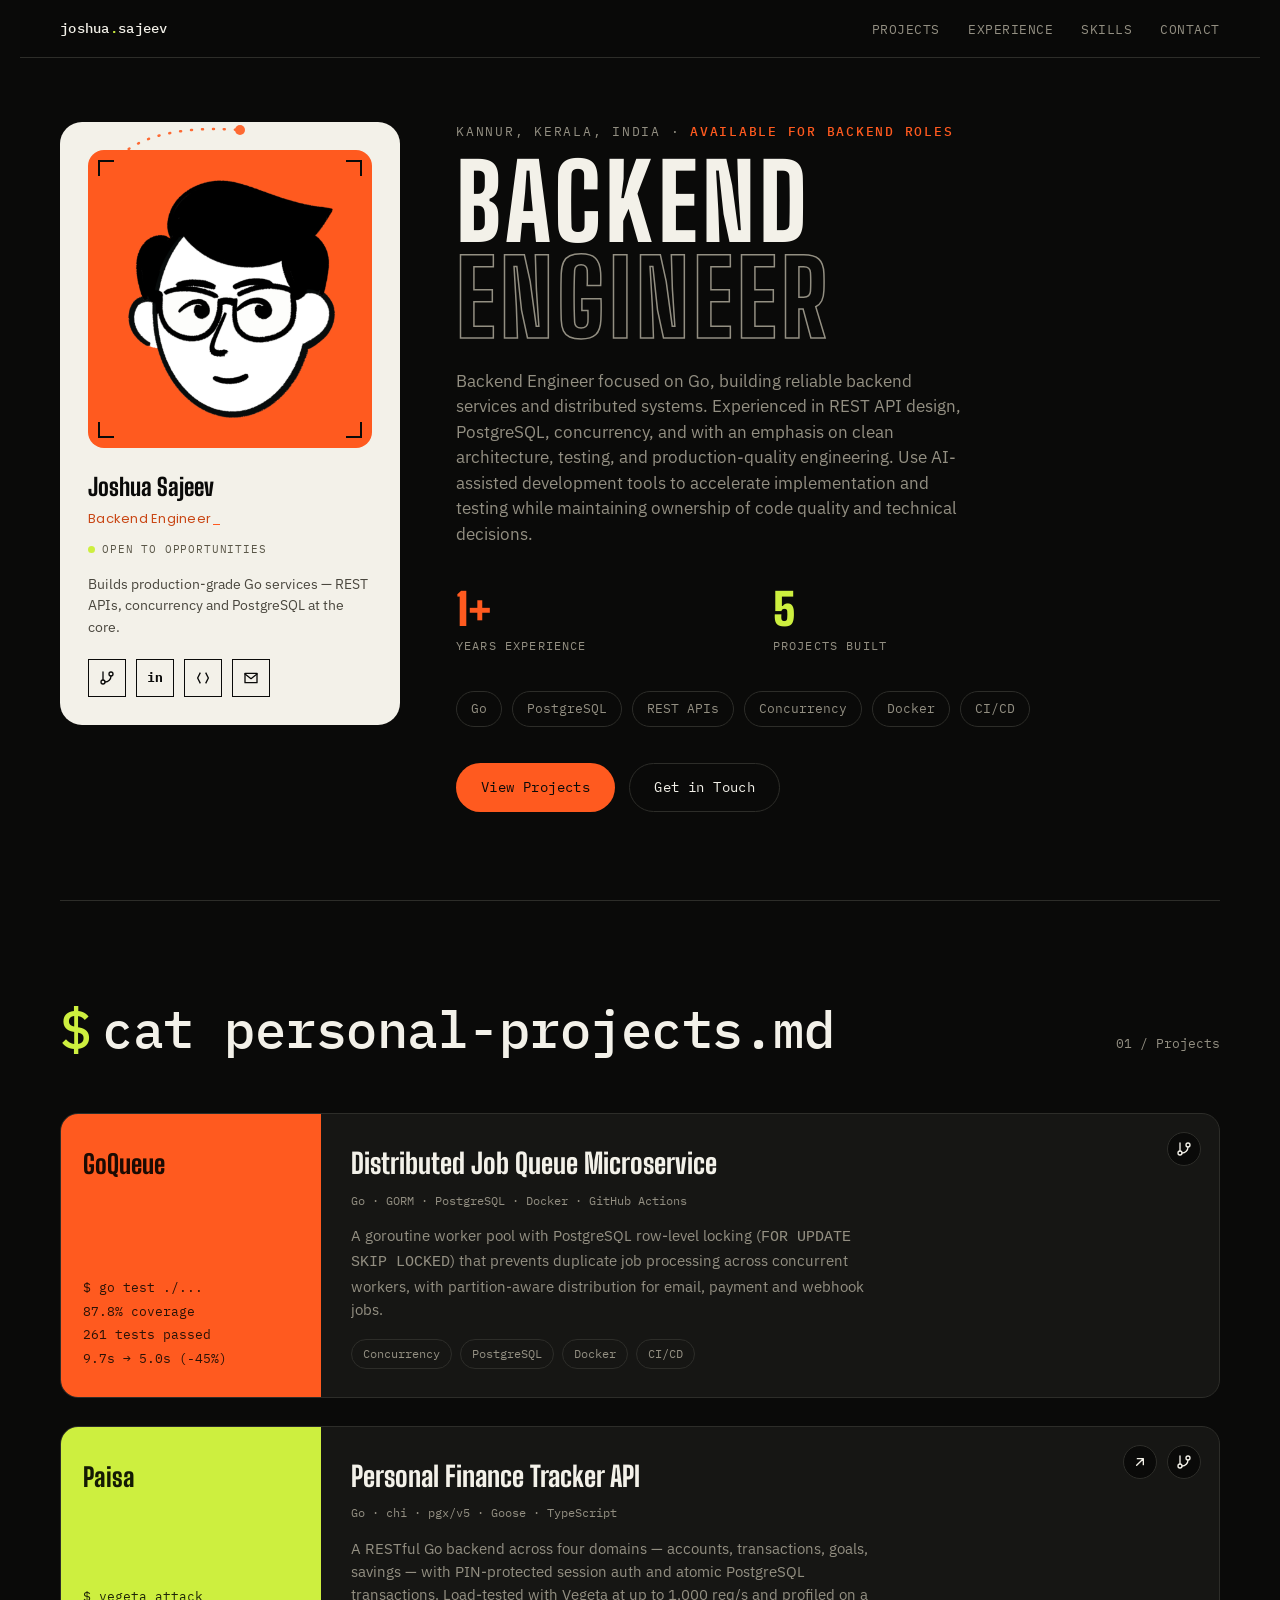
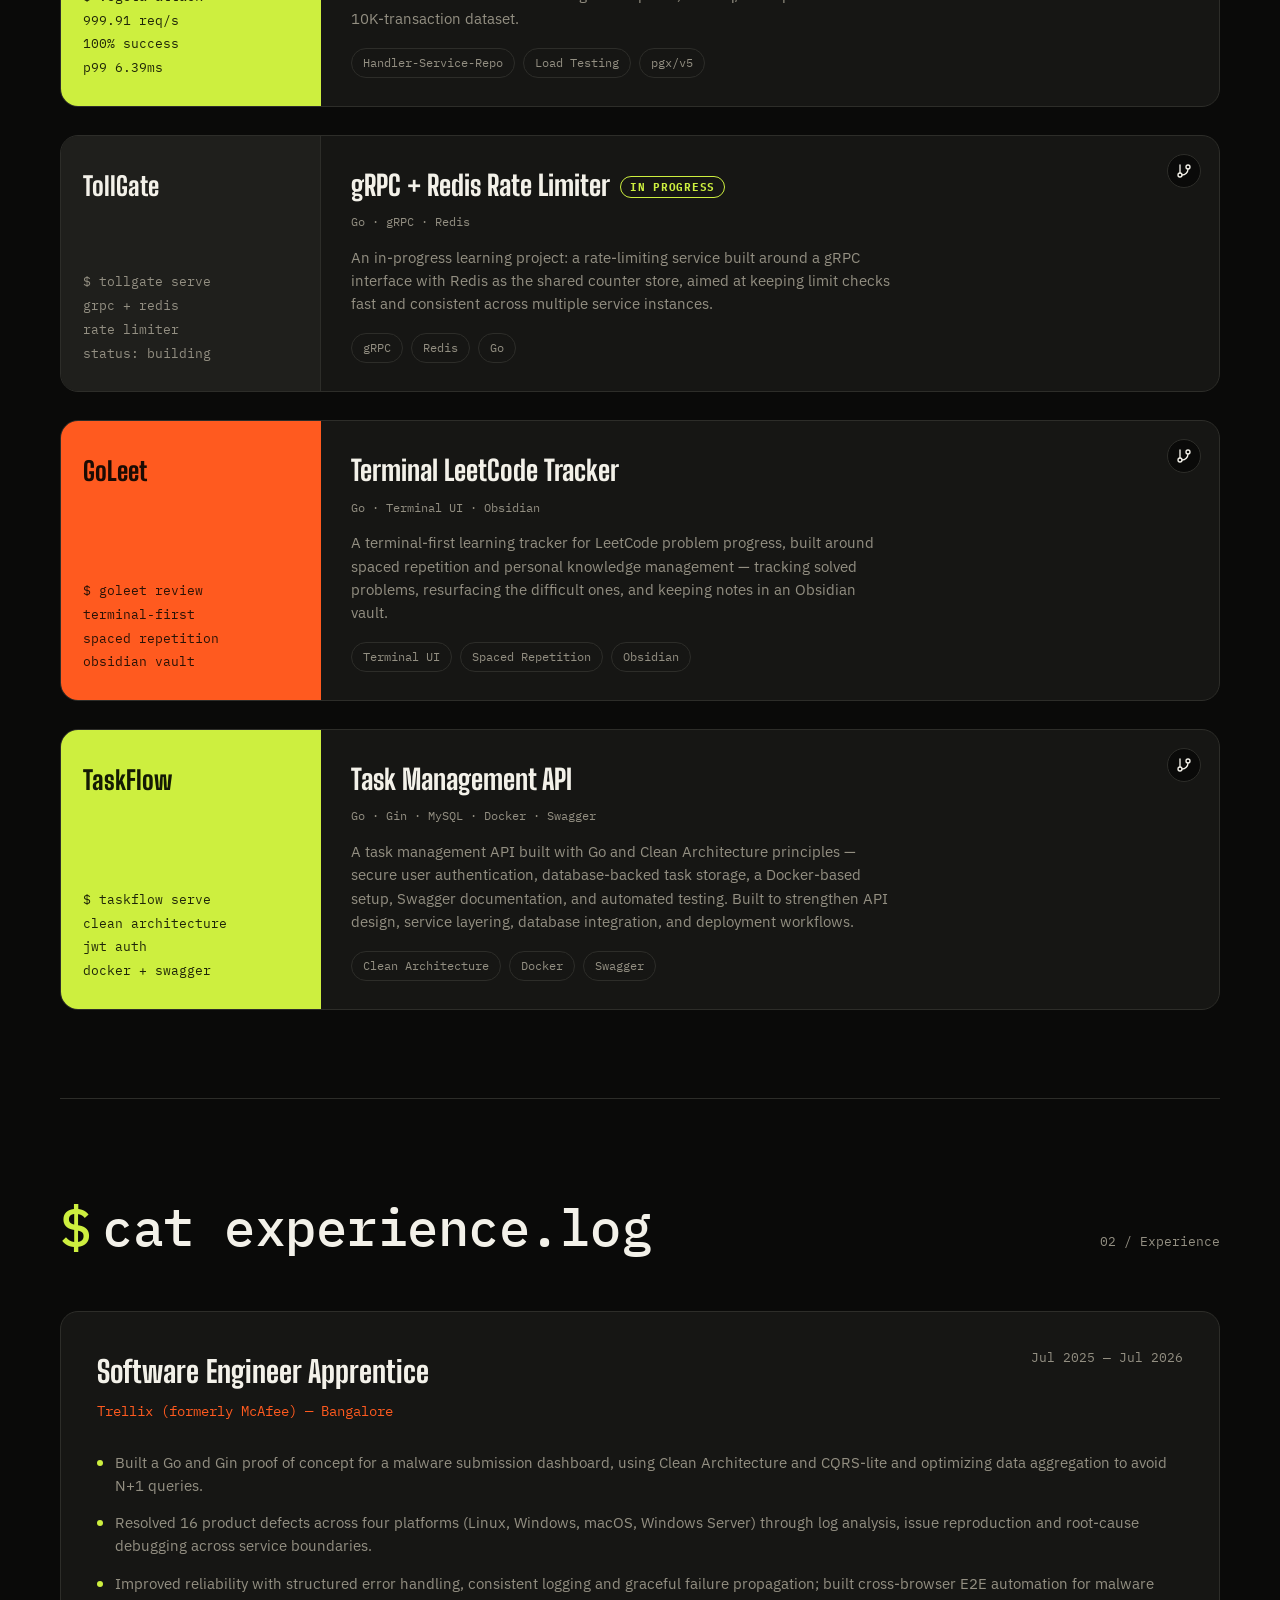
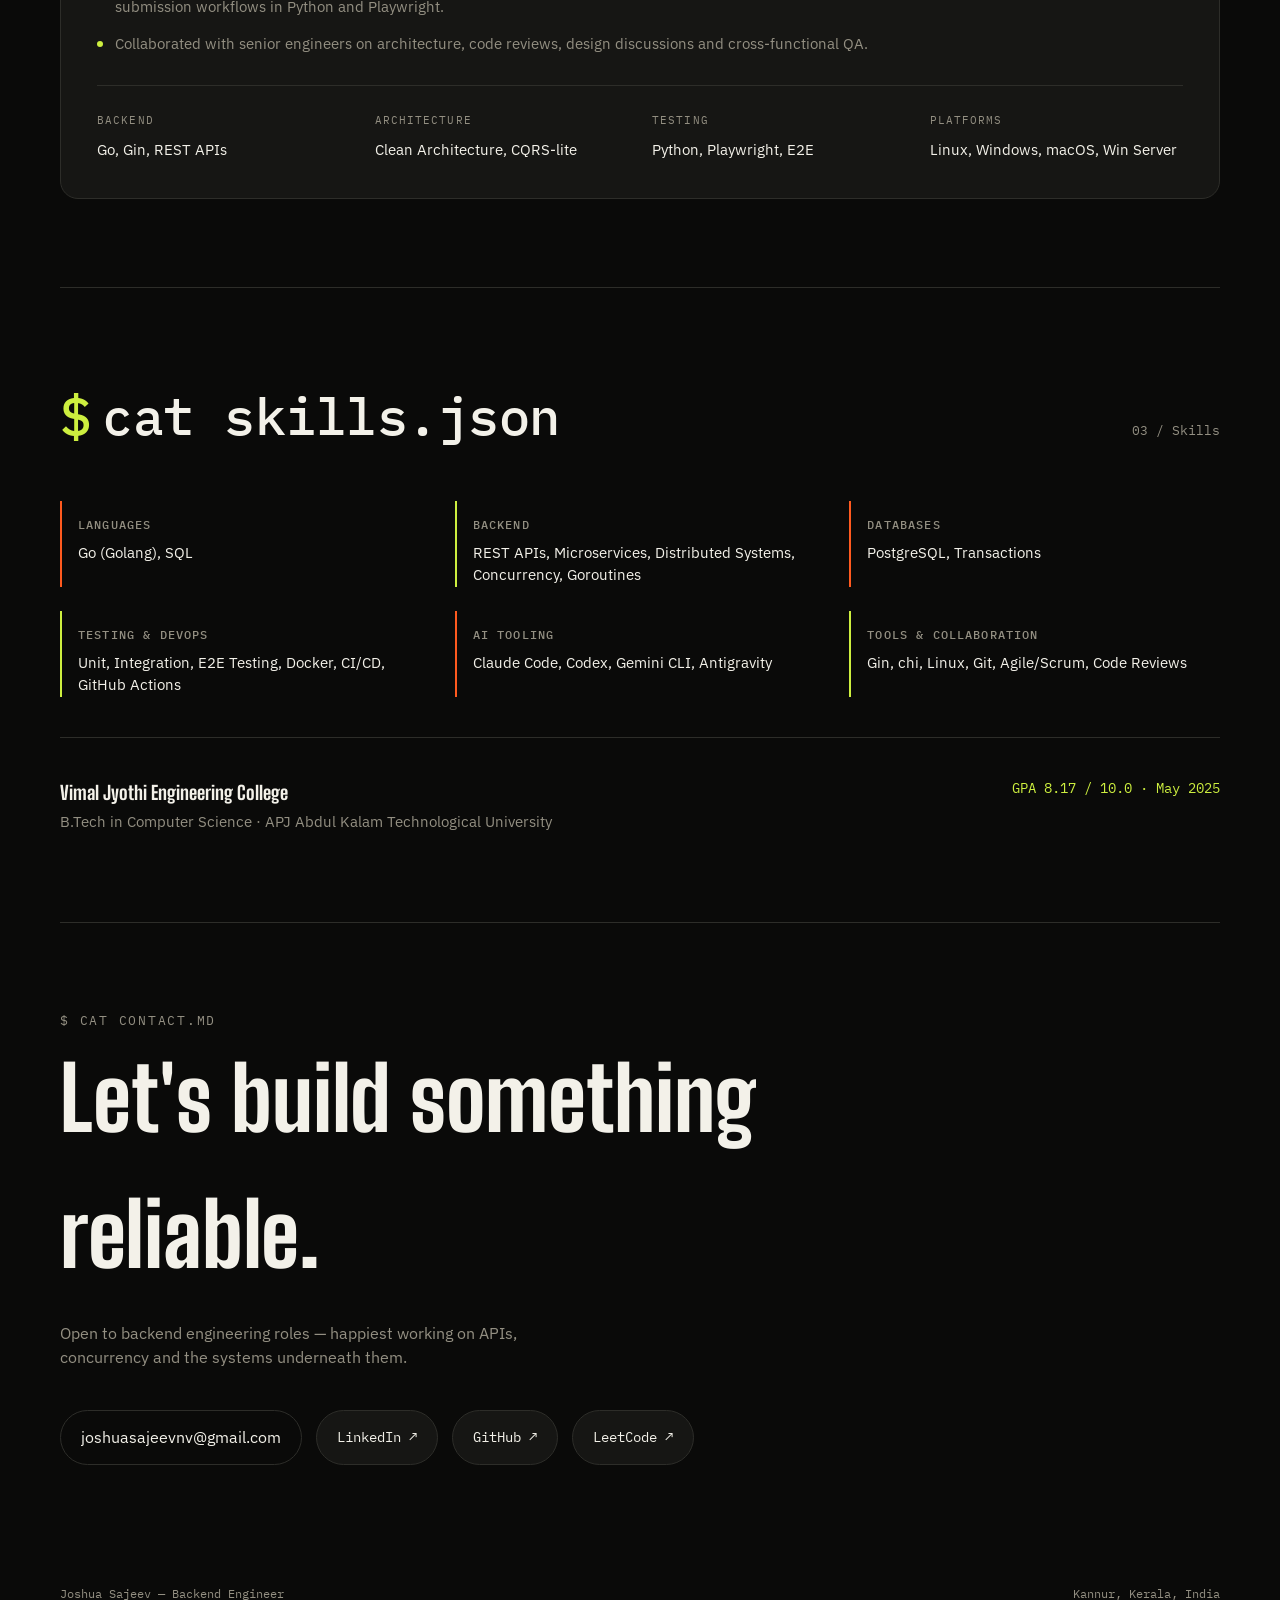
==== commit 269f2a23: "feat: update portfolio hero profile card" ====
--- a/index.html
+++ b/index.html
@@ -1,9 +1,9 @@
-<!doctype html><html><head><meta charset=utf8><meta name=viewport content="width=device-width,initial-scale=1,viewport-fit=cover"><style>:root{color-scheme:light;box-sizing:border-box;padding-top:env(safe-area-inset-top,0px);padding-bottom:env(safe-area-inset-bottom,0px)}html{scroll-padding-top:env(safe-area-inset-top,0px)}body{margin:0;padding:0;font:14px -apple-system,BlinkMacSystemFont,sans-serif;background:#fff;color:#000}img{max-width:100%}[hidden]:not([hidden=until-found i]){display:none!important}</style></head><body>
+<!doctype html><html><head><meta charset=utf8><meta name=viewport content="width=device-width,initial-scale=1,viewport-fit=cover"><style>:root{color-scheme:light;box-sizing:border-box;padding-top:env(safe-area-inset-top,0px);padding-bottom:env(safe-area-inset-bottom,0px)}html{scroll-padding-top:env(safe-area-inset-top,0px)}body{margin:0;padding:0;font:14px -apple-system,BlinkMacSystemFont,sans-serif;background:#fff;color:#000}img{max-width:100%}[hidden]:not([hidden=until-found i]){display:none!important}</style><style>.hero-copy h1{font-family:'Big Shoulders Display',sans-serif;font-weight:800;font-size:clamp(52px,10vw,104px);line-height:.92;letter-spacing:.04em}@media(max-width:640px){.hero-copy h1{font-size:clamp(62px,15vw,84px)}}</style></head><body>
 <meta name="claude:viewport-fit-sides" content="cover">
 <title>Joshua Sajeev</title>
 <link rel="preconnect" href="https://fonts.googleapis.com">
 <link rel="preconnect" href="https://fonts.gstatic.com" crossorigin>
-<link href="https://fonts.googleapis.com/css2?family=Big+Shoulders+Display:wght@600;800;900&family=IBM+Plex+Sans:wght@400;500;600&family=IBM+Plex+Mono:wght@400;500&display=swap" rel="stylesheet">
+<link href="https://fonts.googleapis.com/css2?family=Big+Shoulders+Display:wght@600;800;900&amp;family=IBM+Plex+Sans:wght@400;500;600&amp;family=IBM+Plex+Mono:wght@400;500&amp;family=Poppins:wght@700;800&amp;display=swap" rel="stylesheet">
 <style>
   /* ========================================================================
      DESIGN PLAN
@@ -126,6 +126,7 @@
     padding:28px;
     position:relative;
     overflow:hidden;
+    cursor:default;
   }
   .mono-card svg.dash{position:absolute;top:-6px;left:40px;width:150px;height:90px;opacity:.9;}
   .mono-glyph{
@@ -134,6 +135,11 @@
     background:var(--orange);
     display:flex;align-items:center;justify-content:center;
     margin-bottom:20px;
+    overflow:hidden;
+  }
+  .mono-glyph img{
+    position:absolute;inset:0;width:100%;height:100%;object-fit:cover;
+    transform:scale(1.25);
   }
   .mono-glyph span{
     font-family:var(--font-display);
@@ -144,7 +150,7 @@
   }
   .mono-card h3{font-size:24px;}
   .mono-card .role{
-    font-family:var(--font-mono);font-size:13px;color:var(--orange-dim);
+    font-family:'Poppins',sans-serif;font-size:13px;color:var(--orange-dim);
     margin-top:4px;letter-spacing:.02em;
   }
   .mono-card .role .blink{
@@ -164,7 +170,7 @@
   }
   .mono-card p{font-size:14px;color:#4a473e;margin-top:14px;}
   .mono-glyph{position:relative;}
-  .corner-mark{position:absolute;width:16px;height:16px;}
+  .corner-mark{position:absolute;width:16px;height:16px;z-index:1;}
   .corner-mark.tl{top:10px;left:10px;border-top:2px solid var(--bg);border-left:2px solid var(--bg);}
   .corner-mark.tr{top:10px;right:10px;border-top:2px solid var(--bg);border-right:2px solid var(--bg);}
   .corner-mark.bl{bottom:10px;left:10px;border-bottom:2px solid var(--bg);border-left:2px solid var(--bg);}
@@ -182,12 +188,24 @@
   .mono-pills a:hover, .mono-pills button:hover{background:var(--bg);color:var(--cream);}
   .mono-pills button.copied{background:var(--orange);border-color:var(--orange);color:var(--bg);}
   .mono-pills svg{width:16px;height:16px;}
-
+  @media (max-width:640px){
+    .mono-card{width:100%;margin-inline:auto;padding:22px;border-radius:18px;}
+    .mono-glyph{border-radius:14px;margin-bottom:16px;}
+    .mono-glyph span{font-size:76px;}
+    .mono-card h3{font-size:23px;}
+    .mono-card .role{font-size:15px;}
+    .mono-card p{font-size:15px;margin-top:13px;}
+    .status-chip{font-size:10.5px;margin-top:11px;}
+    .mono-pills{gap:8px;margin-top:16px;}
+    .mono-pills a,.mono-pills button{width:34px;height:34px;}
+    .mono-pills a,.mono-pills button{cursor:pointer;}
+  }
   .hero-copy h1{
     font-size:clamp(52px,10vw,104px);
     line-height:.92;
-    letter-spacing:-.01em;
-  }
+    letter-spacing:.04em;
+  }
+  @media (max-width:640px){.hero-copy h1{font-size:clamp(62px,15vw,84px);}}
   .hero-copy h1 .fg-line{color:var(--fg);display:block;}
   .hero-copy h1 .outline-line{
     display:block;
@@ -328,6 +346,12 @@
   .skills-grid{display:grid;grid-template-columns:repeat(3,1fr);gap:24px;}
   @media (max-width:760px){.skills-grid{grid-template-columns:1fr 1fr;}}
   @media (max-width:480px){.skills-grid{grid-template-columns:1fr;}}
+  @media (max-width:640px){
+    .section-head h2{font-size:28px;}
+    .project-body h3{font-size:24px;}
+    .exp-top h3{font-size:26px;}
+    .contact-head h2{font-size:clamp(36px,9vw,58px);}
+  }
   .skill-block{border-left:2px solid var(--orange);padding-left:16px;}
   .skill-block:nth-child(even){border-left-color:var(--lime);}
   .skill-block h4{font-family:var(--font-mono);font-size:11.5px;letter-spacing:.1em;text-transform:uppercase;color:var(--fg-dim);margin-bottom:8px;font-weight:500;}
@@ -394,7 +418,7 @@
           <span class="corner-mark tr"></span>
           <span class="corner-mark bl"></span>
           <span class="corner-mark br"></span>
-          <span>JS</span>
+          <img src="face.png" alt="Illustrated portrait of Joshua Sajeev">
         </div>
         <h3>Joshua Sajeev</h3>
         <div class="role">Backend Engineer<span class="blink">_</span></div>
@@ -418,10 +442,11 @@
         <div class="eyebrow hero-eyebrow">Kannur, Kerala, India · <b>Available for backend roles</b></div>
         <h1><span class="fg-line">BACKEND</span><span class="outline-line">ENGINEER</span></h1>
         <p class="hero-bio">
-          I ship <b>production-grade Go services</b> end to end — REST APIs, concurrency,
-          PostgreSQL, and the infrastructure underneath. Currently at Trellix, building a
-          malware-submission backend, and leaning on AI-assisted tooling to build, test and
-          iterate faster without skipping review.
+          Backend Engineer focused on Go, building reliable backend services and distributed systems.
+          Experienced in REST API design, PostgreSQL, concurrency, and with an emphasis on clean
+          architecture, testing, and production-quality engineering. Use AI-assisted development
+          tools to accelerate implementation and testing while maintaining ownership of code quality
+          and technical decisions.
         </p>
 
         <div class="stat-row">
@@ -577,7 +602,7 @@
         <div class="dates">Jul 2025 — Jul 2026</div>
       </div>
       <ul class="exp-points">
-        <li>Developed a REST API service in Go with Gin for a malware submission dashboard using Clean Architecture and CQRS-lite, writing testable code across the API, service and data layers and eliminating N+1 queries via optimized aggregation.</li>
+        <li>Built a Go and Gin proof of concept for a malware submission dashboard, using Clean Architecture and CQRS-lite and optimizing data aggregation to avoid N+1 queries.</li>
         <li>Resolved 16 product defects across four platforms (Linux, Windows, macOS, Windows Server) through log analysis, issue reproduction and root-cause debugging across service boundaries.</li>
         <li>Improved reliability with structured error handling, consistent logging and graceful failure propagation; built cross-browser E2E automation for malware submission workflows in Python and Playwright.</li>
         <li>Collaborated with senior engineers on architecture, code reviews, design discussions and cross-functional QA.</li>
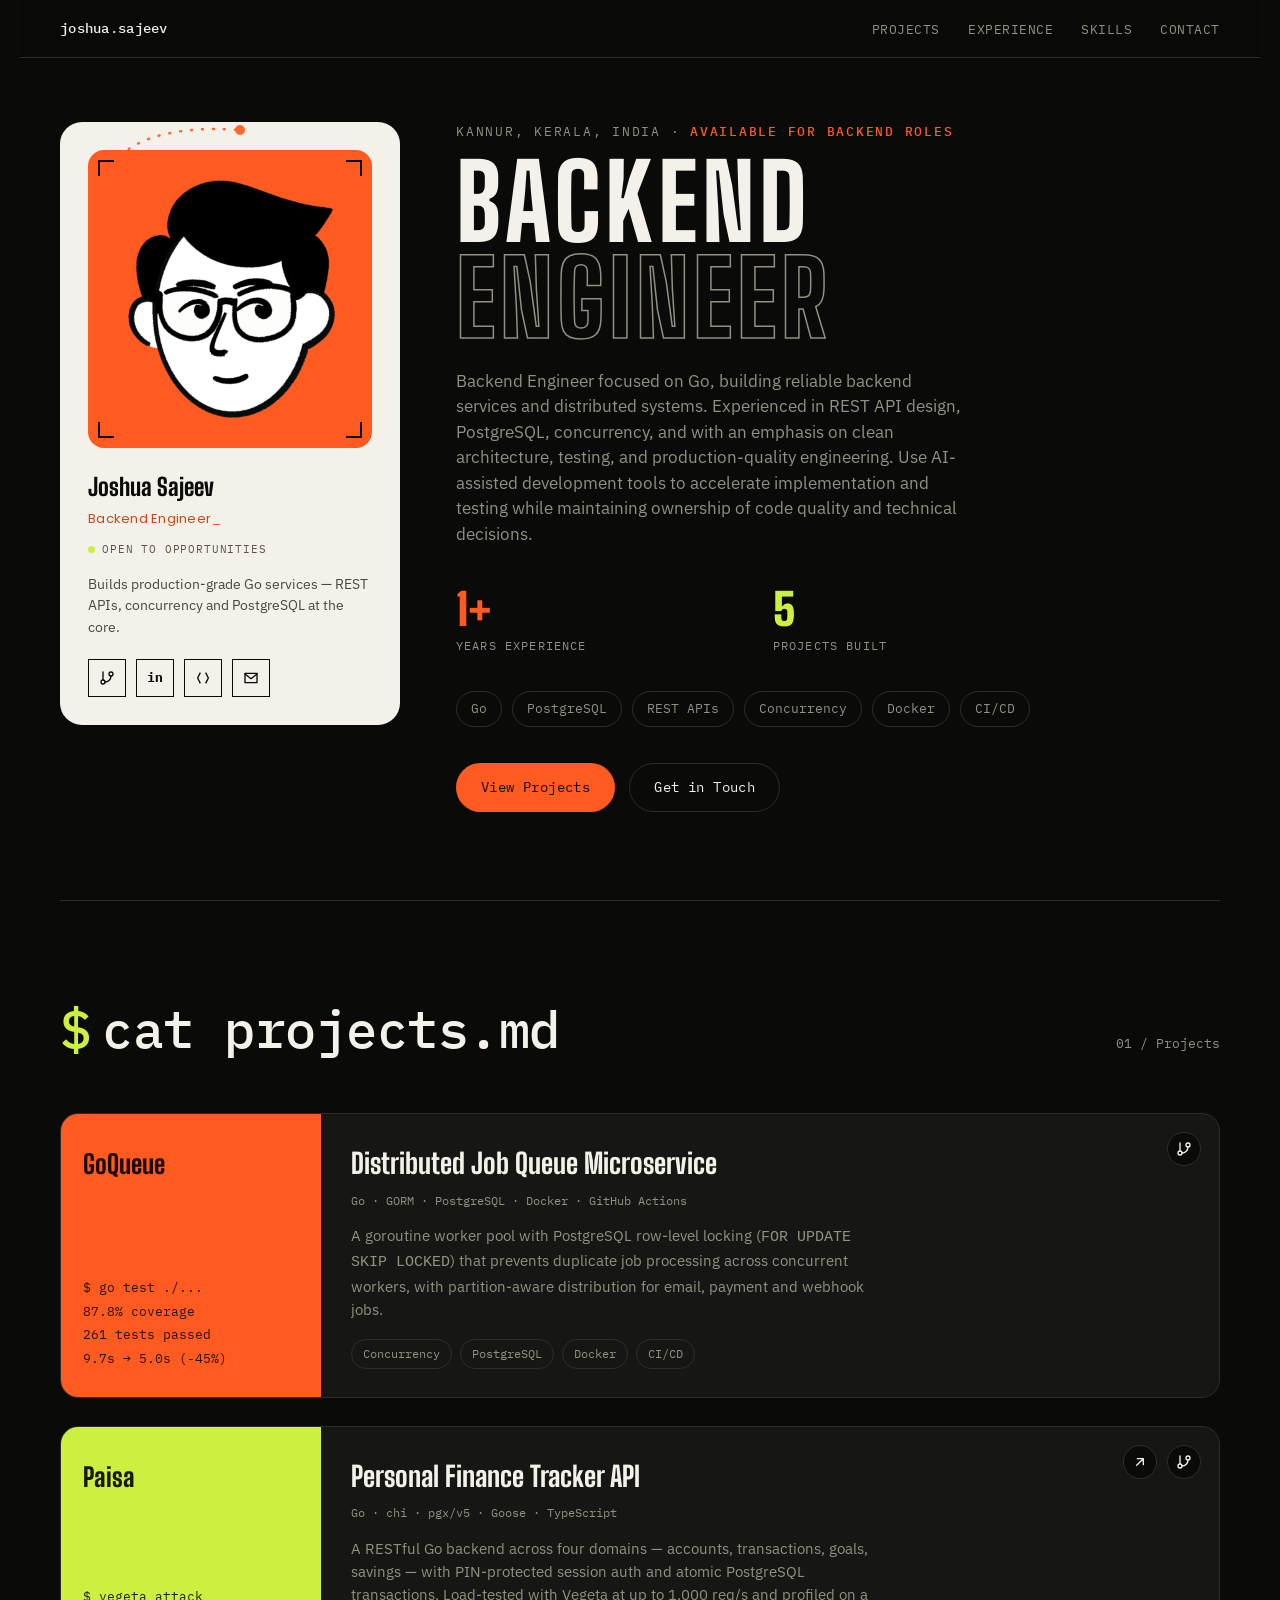
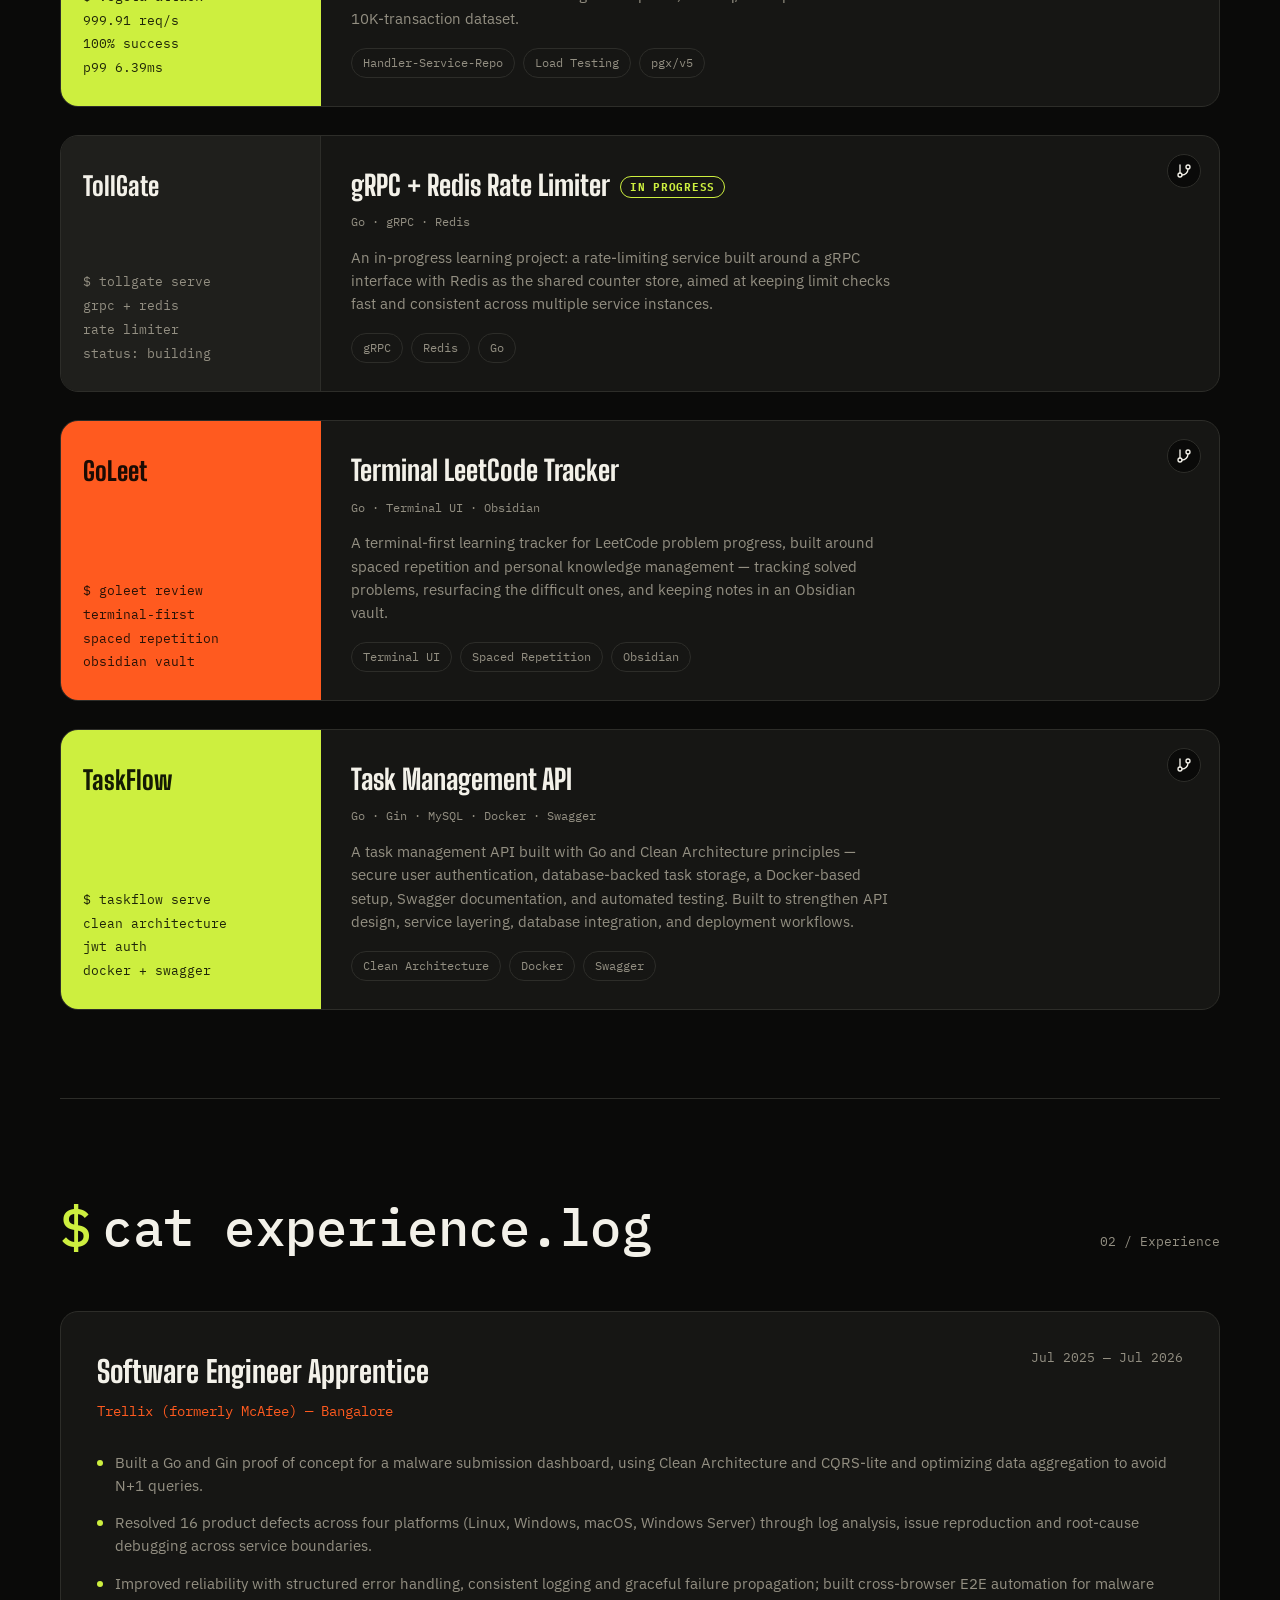
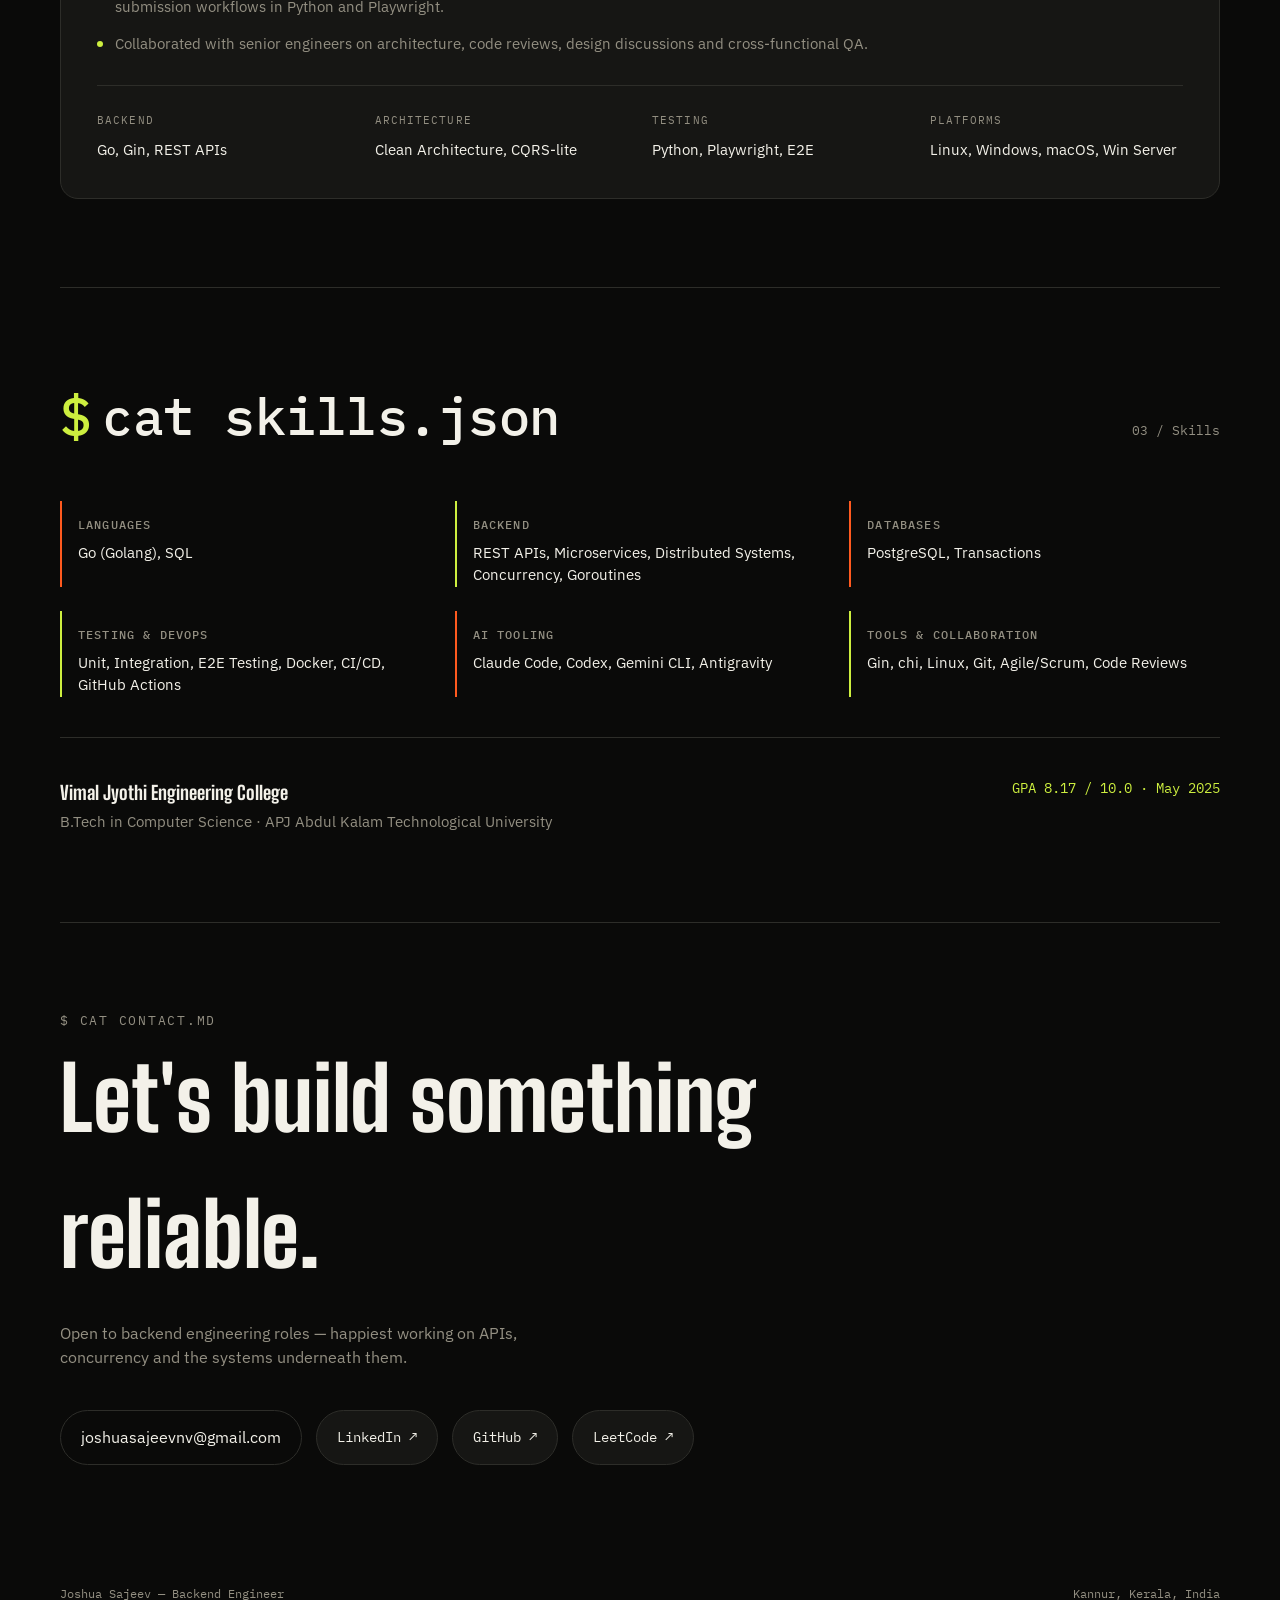
==== commit af3e4b8f: "fix: improve mobile header layout" ====
--- a/index.html
+++ b/index.html
@@ -102,6 +102,12 @@
     transition:color .15s ease;
   }
   .nav-links a:hover,.nav-links a:focus-visible{color:var(--lime);}
+  @media (max-width:640px){
+    .nav-inner{gap:10px;padding-block:12px;}
+    .nav-name{font-size:12px;}
+    .nav-links{gap:14px;}
+    .nav-links a{font-size:11px;letter-spacing:.02em;}
+  }
 
   section{padding-block:88px;border-bottom:1px solid var(--line);}
   section:last-of-type{border-bottom:none;}
@@ -213,6 +219,7 @@
     -webkit-text-stroke:1.5px var(--fg-dim);
   }
   .hero-eyebrow{margin-bottom:14px;}
+  @media (max-width:640px){.hero-eyebrow b{display:block;}}
   .hero-bio{
     max-width:52ch;
     font-size:16.5px;color:var(--fg-dim);
@@ -268,6 +275,11 @@
   .section-head .num{font-family:var(--font-mono);color:var(--fg-dim);font-size:13px;}
   .terminal-head{font-family:var(--font-mono);font-weight:500;font-size:clamp(22px,4vw,32px);letter-spacing:-.01em;}
   .terminal-head .prompt{color:var(--lime);margin-right:12px;}
+  @media (max-width:640px){
+    .terminal-head{font-size:clamp(14px,4.2vw,22px);white-space:nowrap;letter-spacing:-.03em;}
+    .terminal-head .prompt{margin-right:6px;}
+    .section-head{gap:10px;}
+  }
 
   /* ---------- projects ---------- */
   .project-grid{display:grid;grid-template-columns:1fr;gap:28px;}
@@ -469,7 +481,7 @@
 
   <section id="projects">
     <div class="section-head">
-      <h2 class="terminal-head"><span class="prompt">$</span>cat personal-projects.md</h2>
+      <h2 class="terminal-head"><span class="prompt">$</span>cat projects.md</h2>
       <span class="num">01 / Projects</span>
     </div>
     <div class="project-grid">
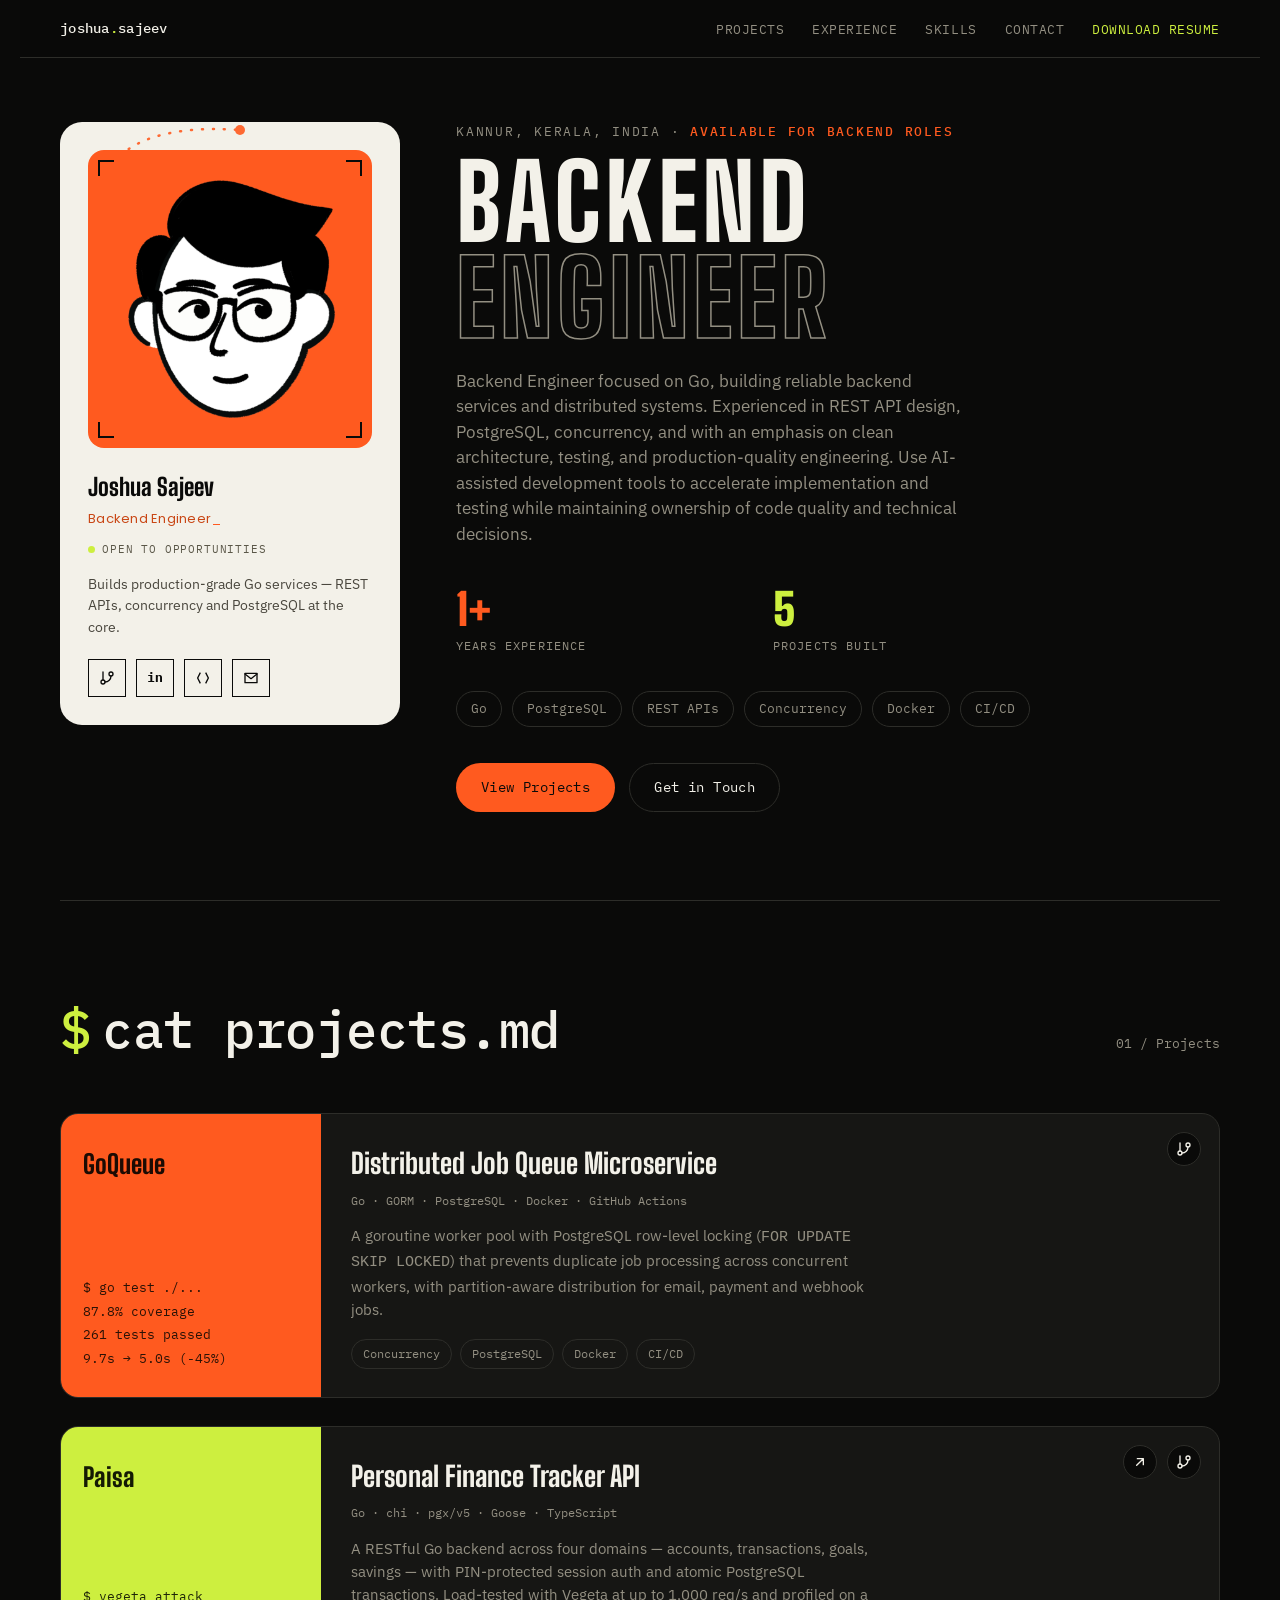
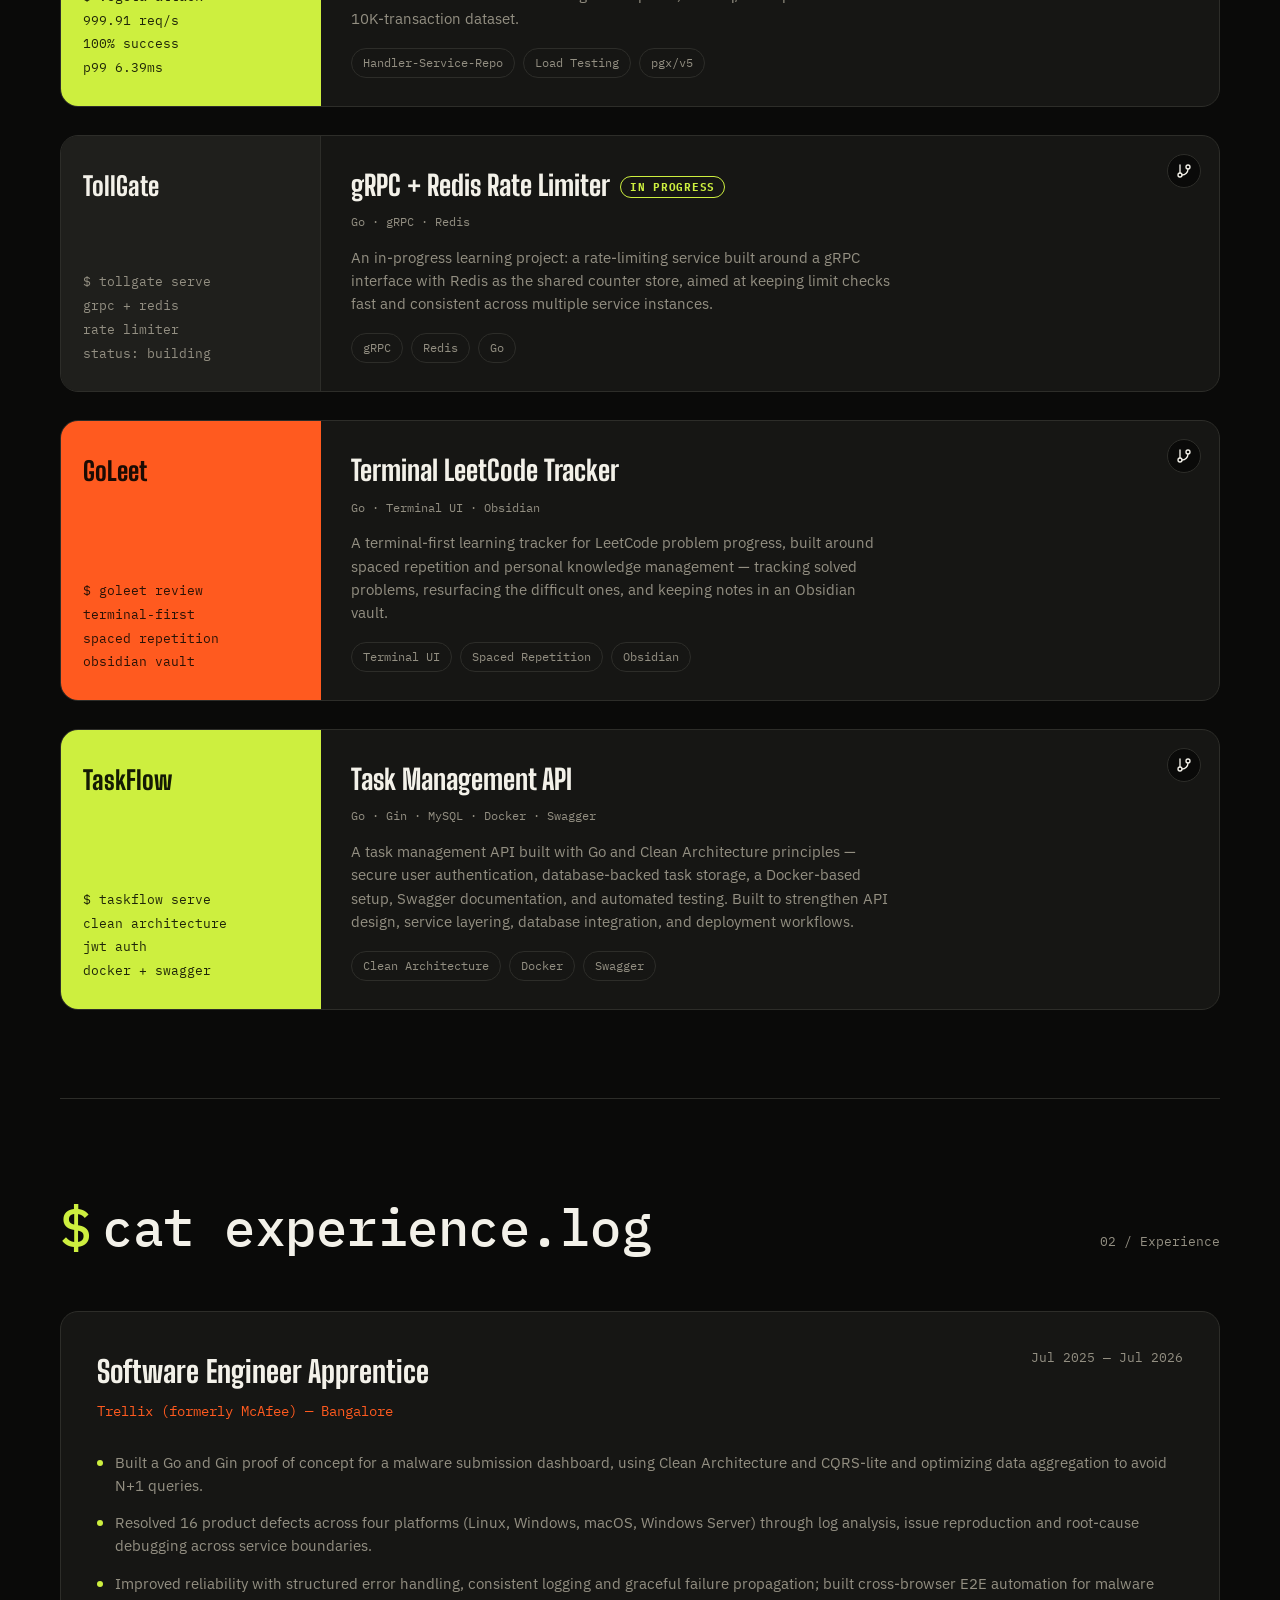
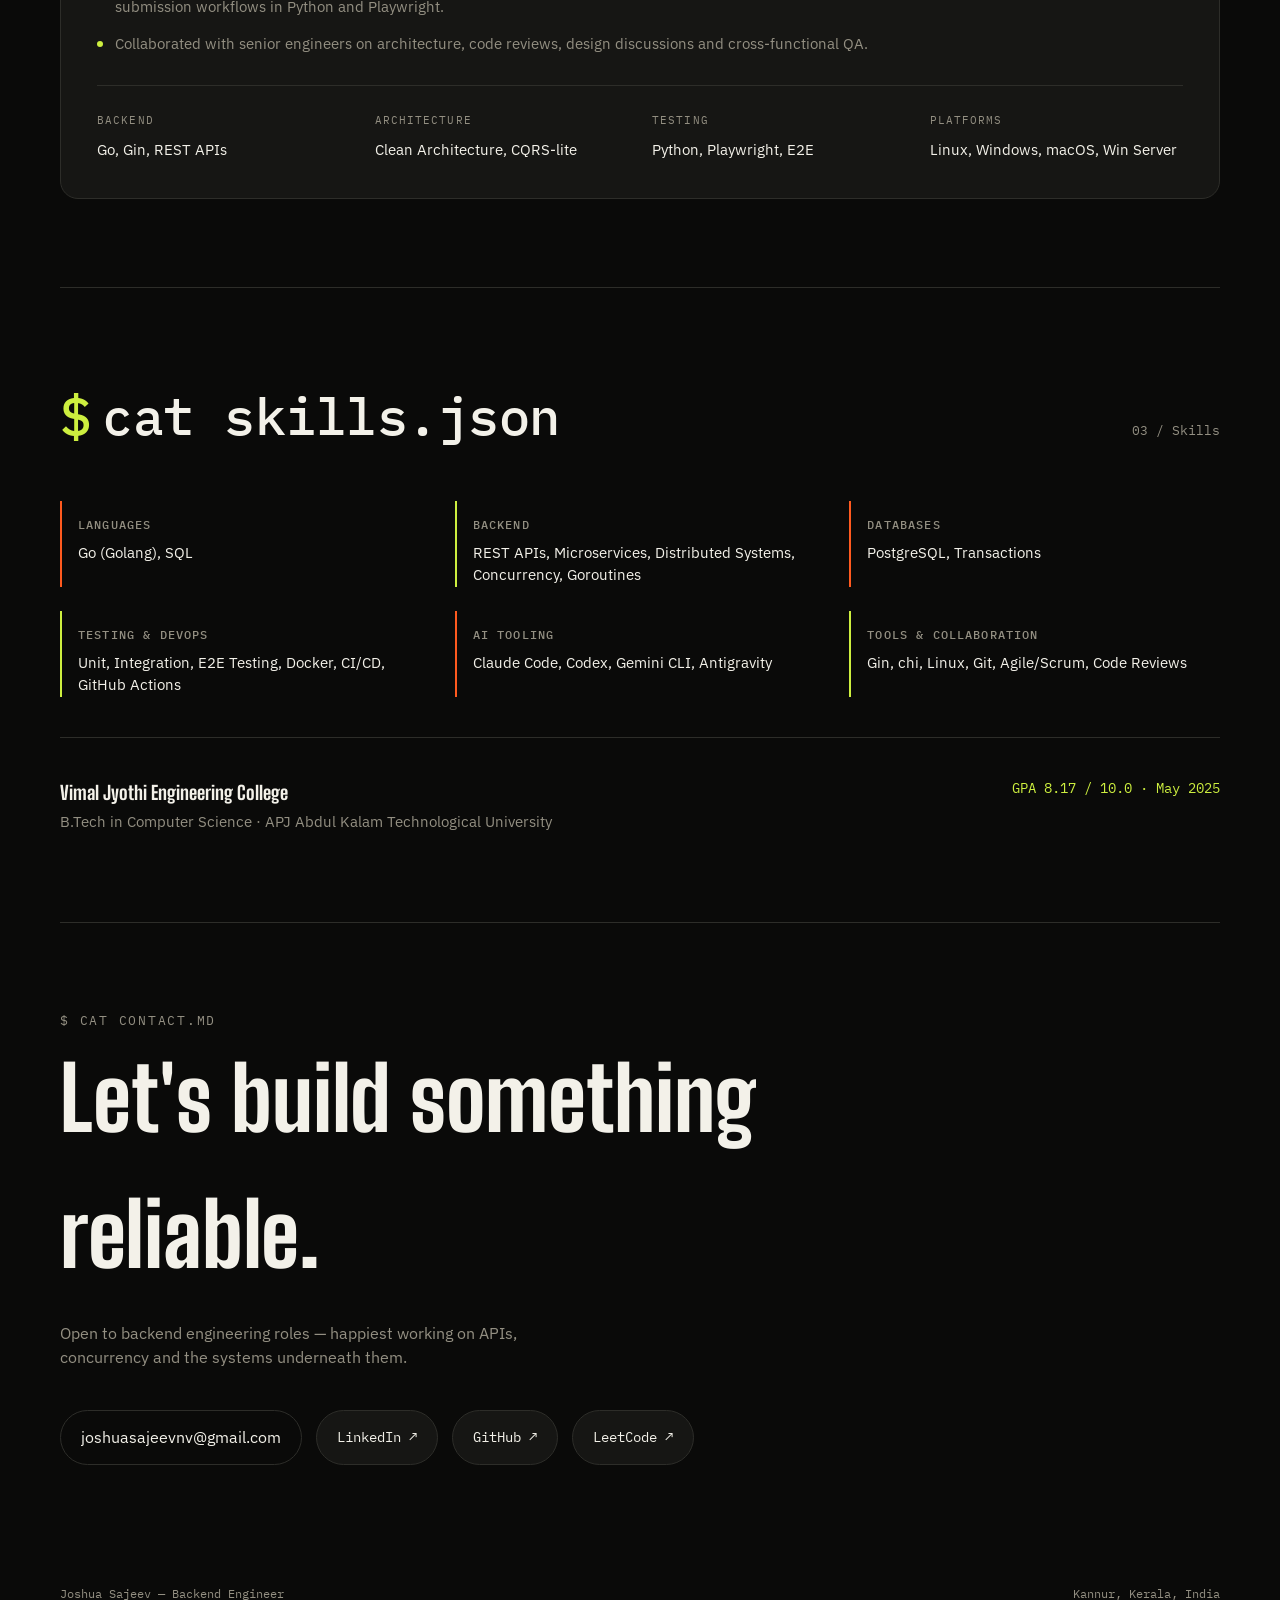
==== commit 48055476: "feat: add resume download to navbar" ====
--- a/index.html
+++ b/index.html
@@ -102,6 +102,8 @@
     transition:color .15s ease;
   }
   .nav-links a:hover,.nav-links a:focus-visible{color:var(--lime);}
+  .nav-links .nav-resume{color:var(--lime);}
+  .nav-links .nav-resume:hover,.nav-links .nav-resume:focus-visible{color:var(--orange);}
   @media (max-width:640px){
     .nav-inner{gap:10px;padding-block:12px;}
     .nav-name{font-size:12px;}
@@ -412,6 +414,7 @@
       <li><a href="#experience">Experience</a></li>
       <li><a href="#skills">Skills</a></li>
       <li><a href="#contact">Contact</a></li>
+      <li><a class="nav-resume" href="https://drive.google.com/uc?export=download&amp;id=1zwrRdKyd04t5LwvT0GTj7iN7CZJBEmTr" target="_blank" rel="noopener">Download Resume</a></li>
     </ul>
   </div>
 </nav>
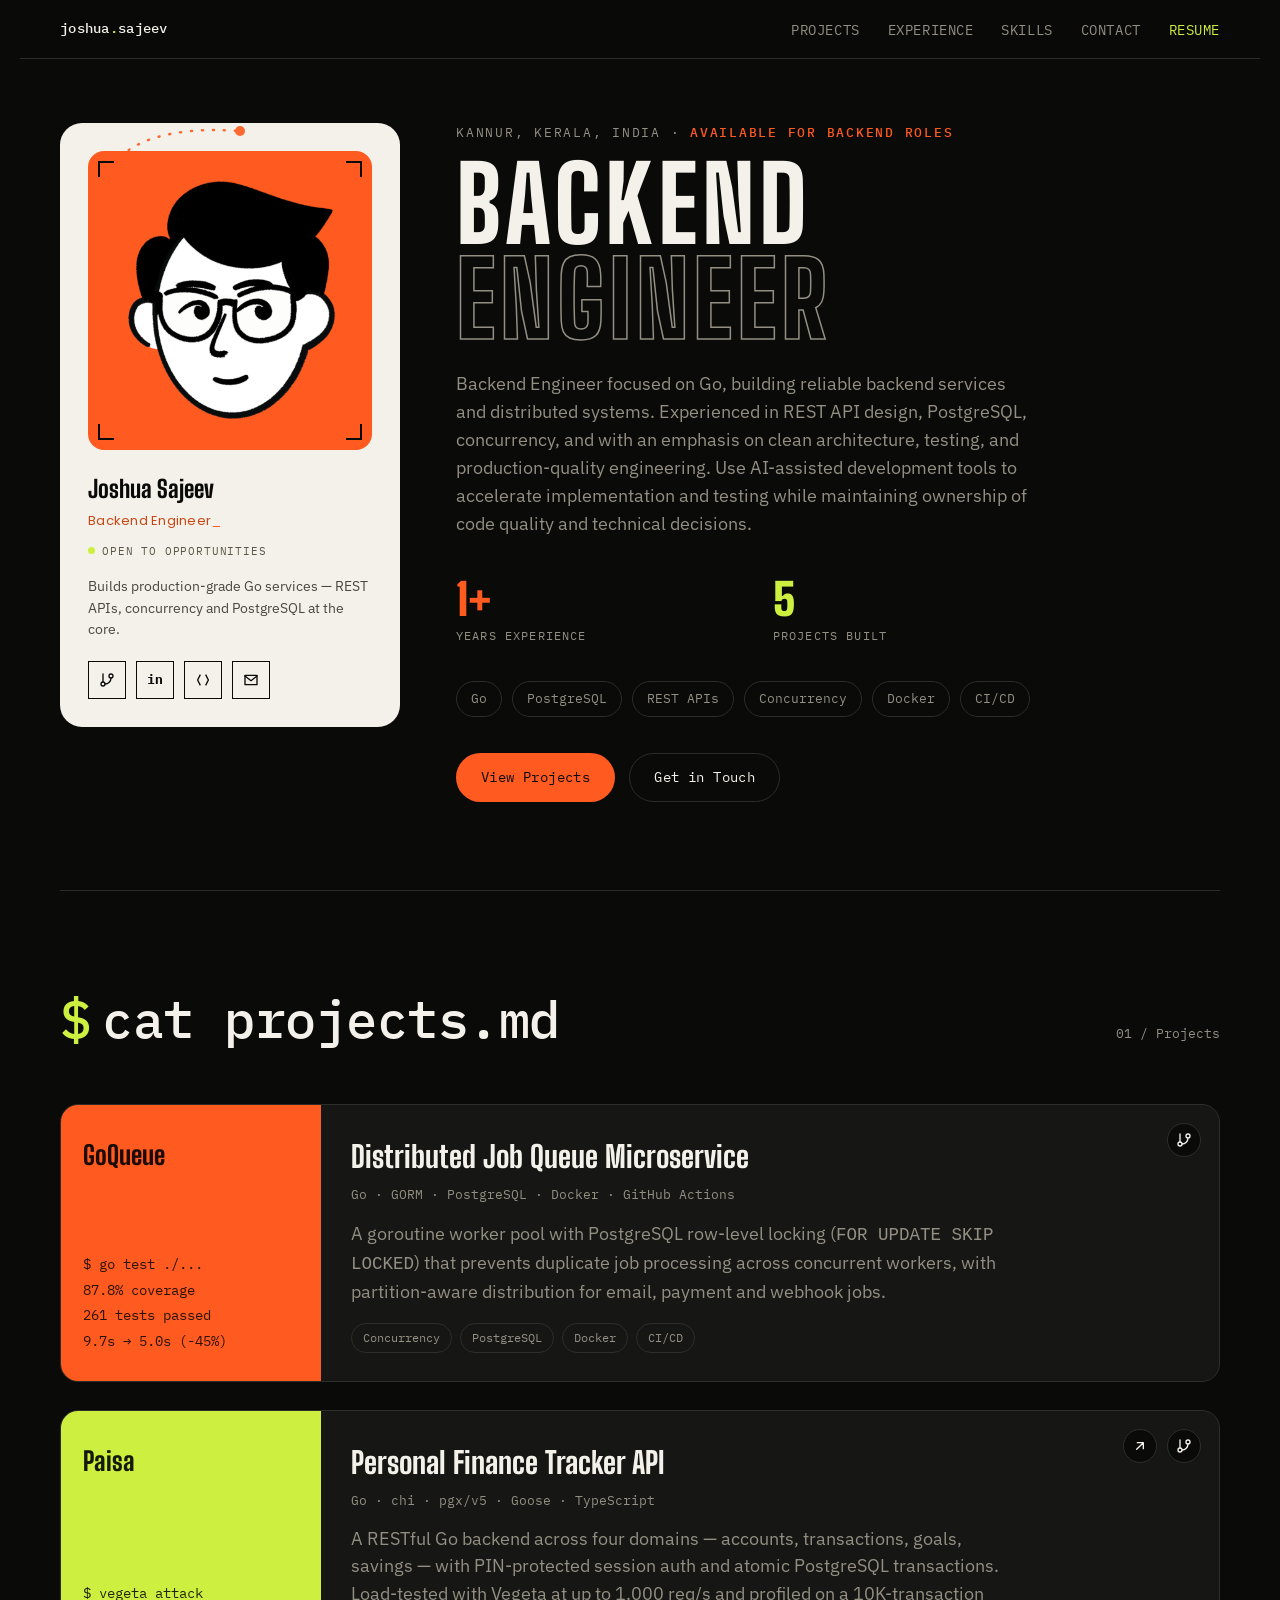
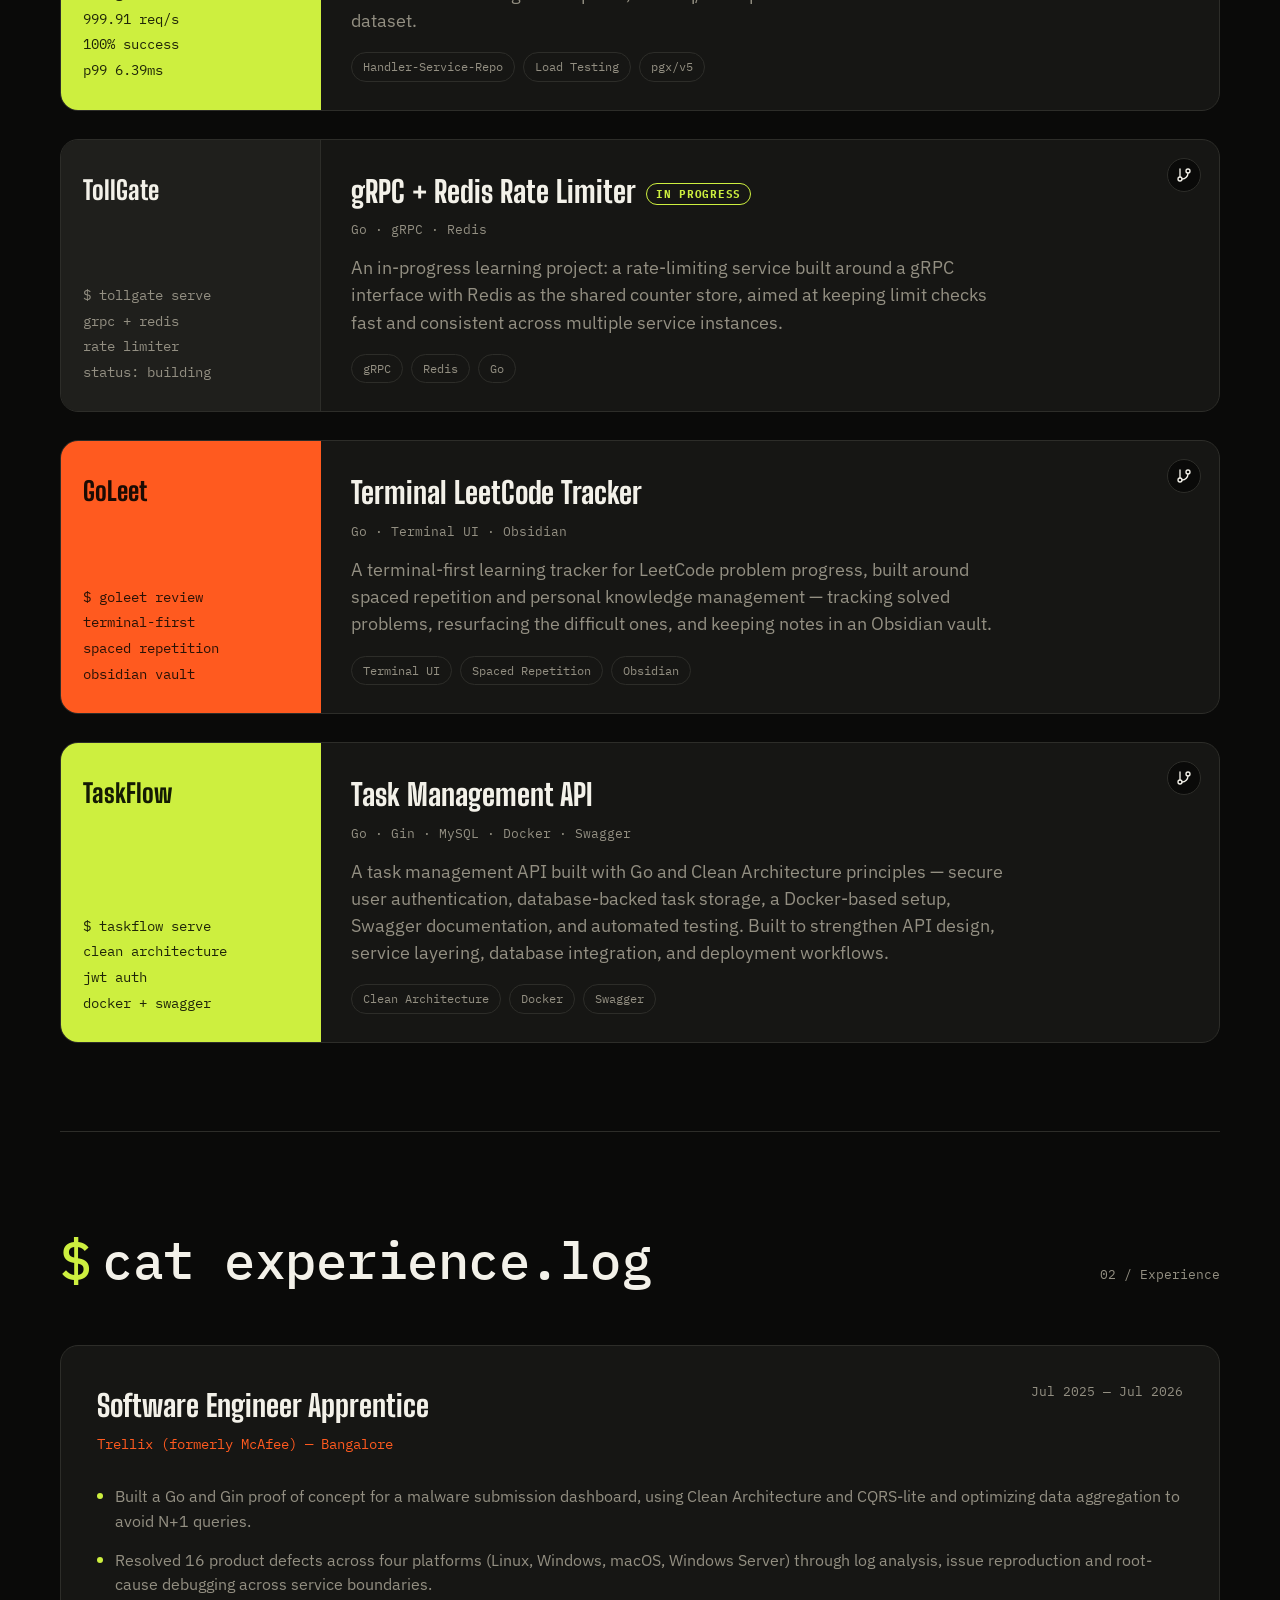
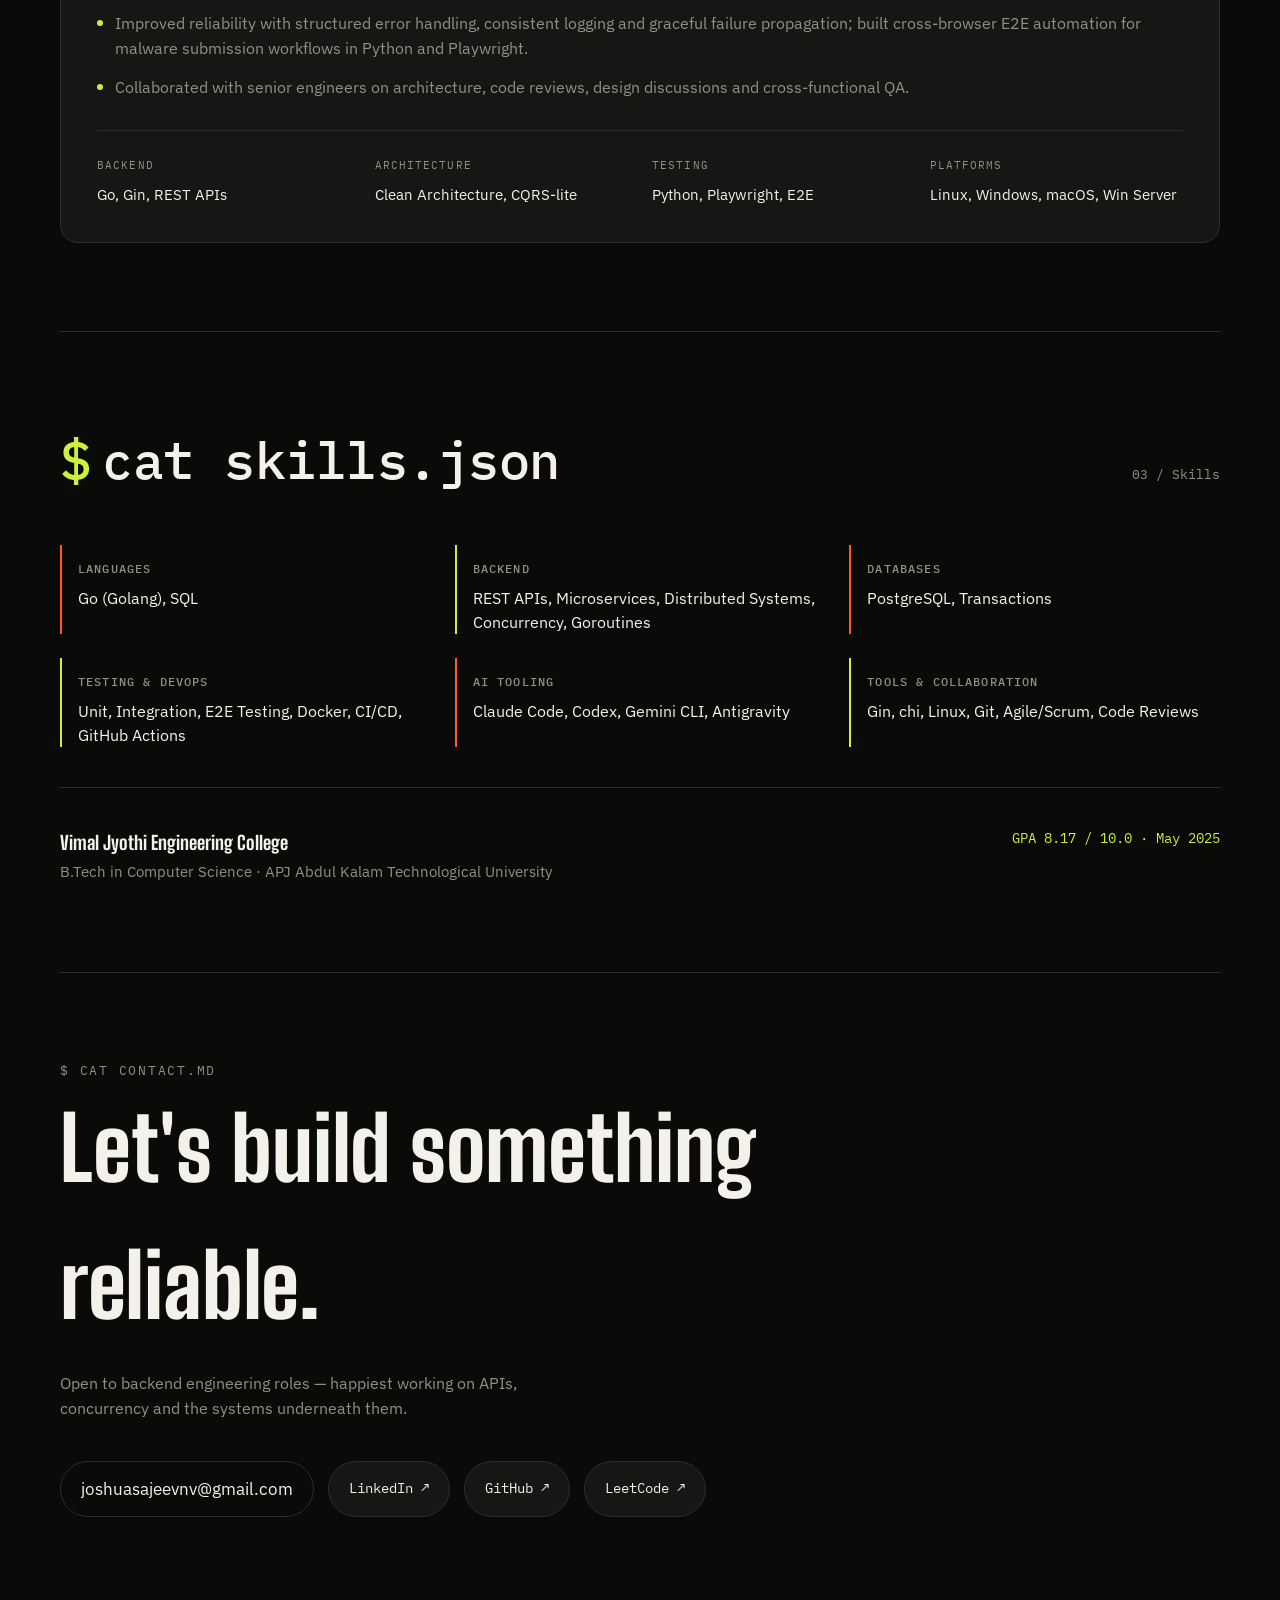
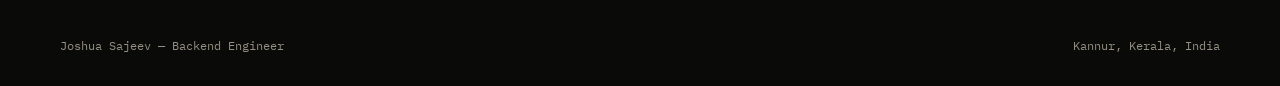
==== commit e4d484c2: "Add styled resume page" ====
--- a/index.html
+++ b/index.html
@@ -314,7 +314,7 @@
   }
   .project-panel{
     padding:26px 22px;
-    font-family:var(--font-mono);font-size:12.5px;line-height:1.9;
+    font-family:var(--font-mono);font-size:13.5px;line-height:1.9;
     display:flex;flex-direction:column;justify-content:space-between;
   }
   .project-panel .tag-name{
@@ -331,7 +331,7 @@
   .project-body{padding:28px 64px 28px 30px;}
   .project-body h3{font-size:28px;margin-bottom:6px;}
   .project-body .stack{font-family:var(--font-mono);font-size:12px;color:var(--fg-dim);margin-bottom:14px;}
-  .project-body p{color:var(--fg-dim);font-size:15px;max-width:60ch;}
+  .project-body p{color:var(--fg-dim);font-size:16.5px;max-width:60ch;}
   .project-tags{display:flex;flex-wrap:wrap;gap:8px;margin-top:18px;}
   .project-tags span{
     font-family:var(--font-mono);font-size:11.5px;
@@ -404,6 +404,17 @@
     #hero .hero-copy, #hero .mono-card{animation:rise .6s ease both;}
     #hero .mono-card{animation-delay:.08s;}
   }
+  @media (min-width:761px){
+    body{font-size:17px;}
+    .nav-links a{font-size:14px;}
+    .hero-bio{font-size:18px;}
+    .project-body h3{font-size:30px;}
+    .project-body .stack{font-size:13px;}
+    .project-body p{font-size:17.5px;}
+    .exp-points li{font-size:16px;}
+    .skill-block p{font-size:15.5px;}
+    .chip{font-size:13px;}
+  }
 </style>
 
 <nav>
@@ -414,7 +425,7 @@
       <li><a href="#experience">Experience</a></li>
       <li><a href="#skills">Skills</a></li>
       <li><a href="#contact">Contact</a></li>
-      <li><a class="nav-resume" href="https://drive.google.com/uc?export=download&amp;id=1zwrRdKyd04t5LwvT0GTj7iN7CZJBEmTr" target="_blank" rel="noopener">Download Resume</a></li>
+      <li><a class="nav-resume" href="/resume/">Resume</a></li>
     </ul>
   </div>
 </nav>
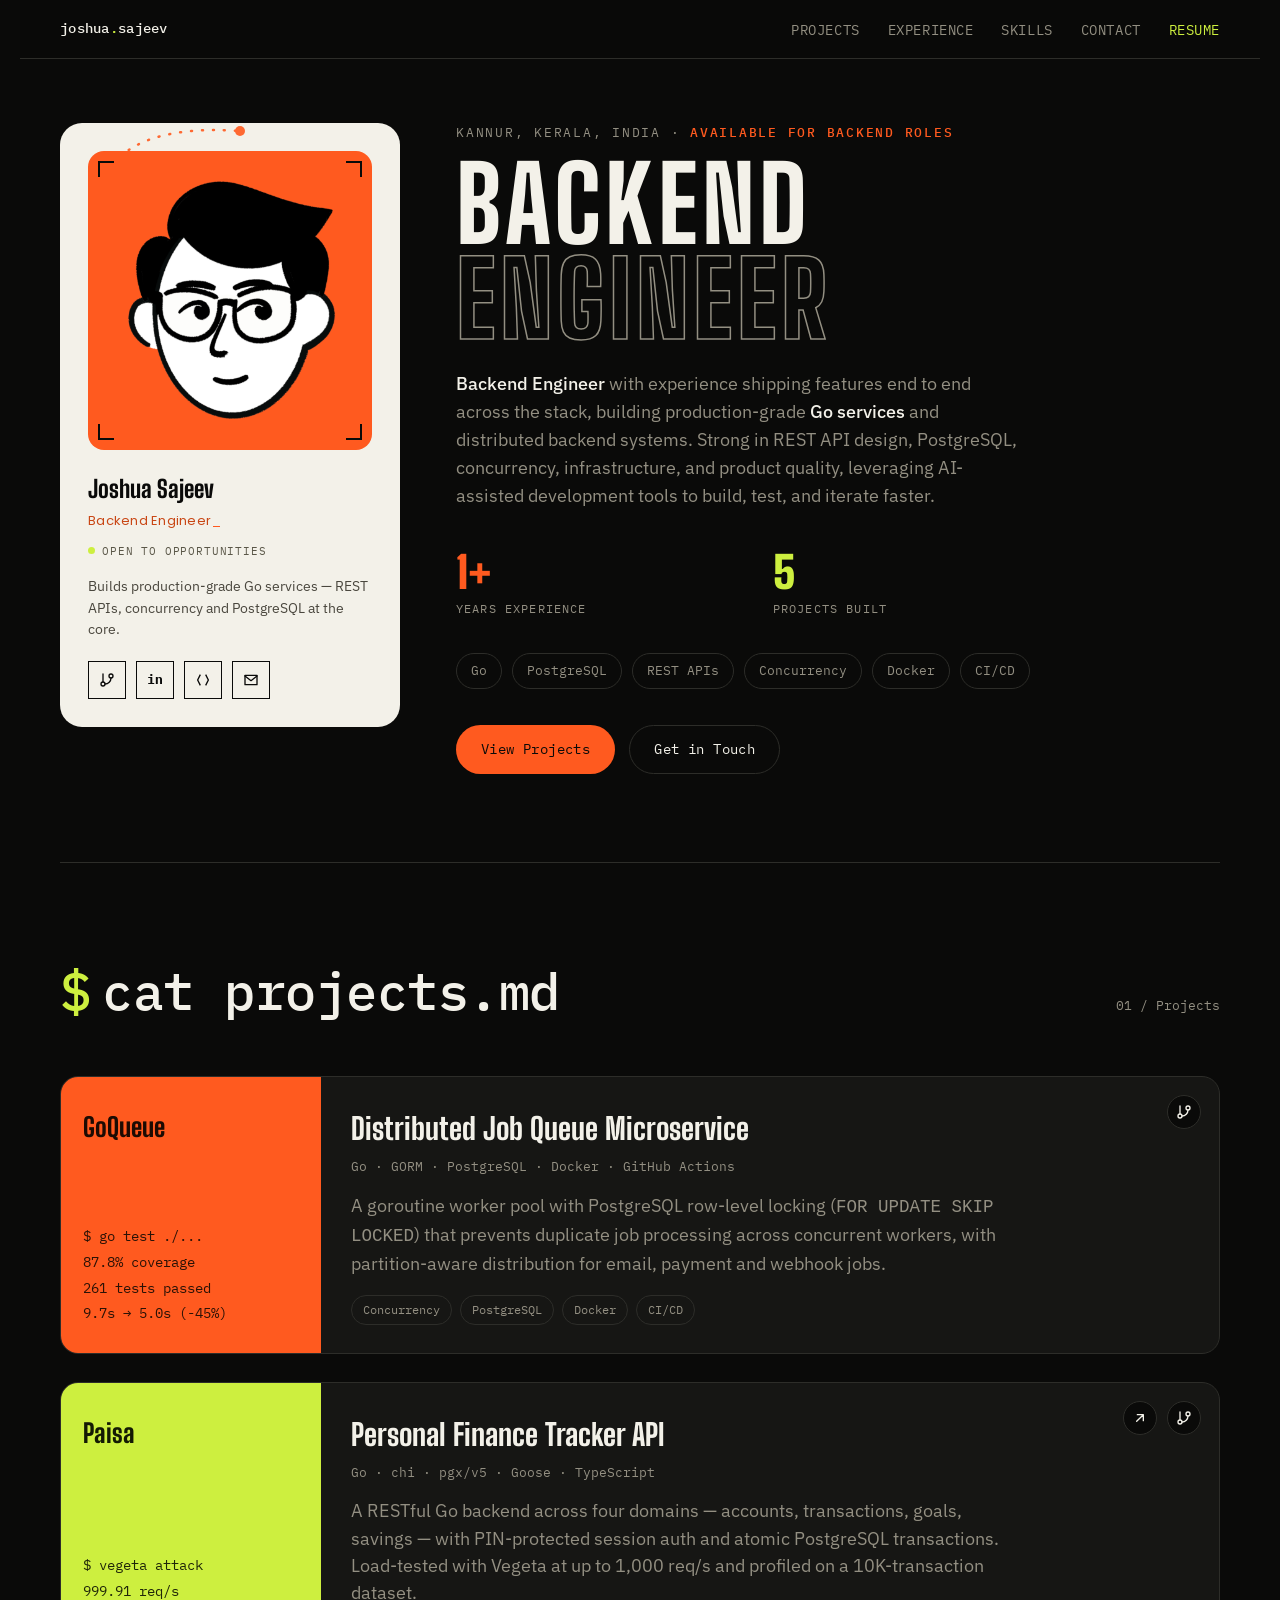
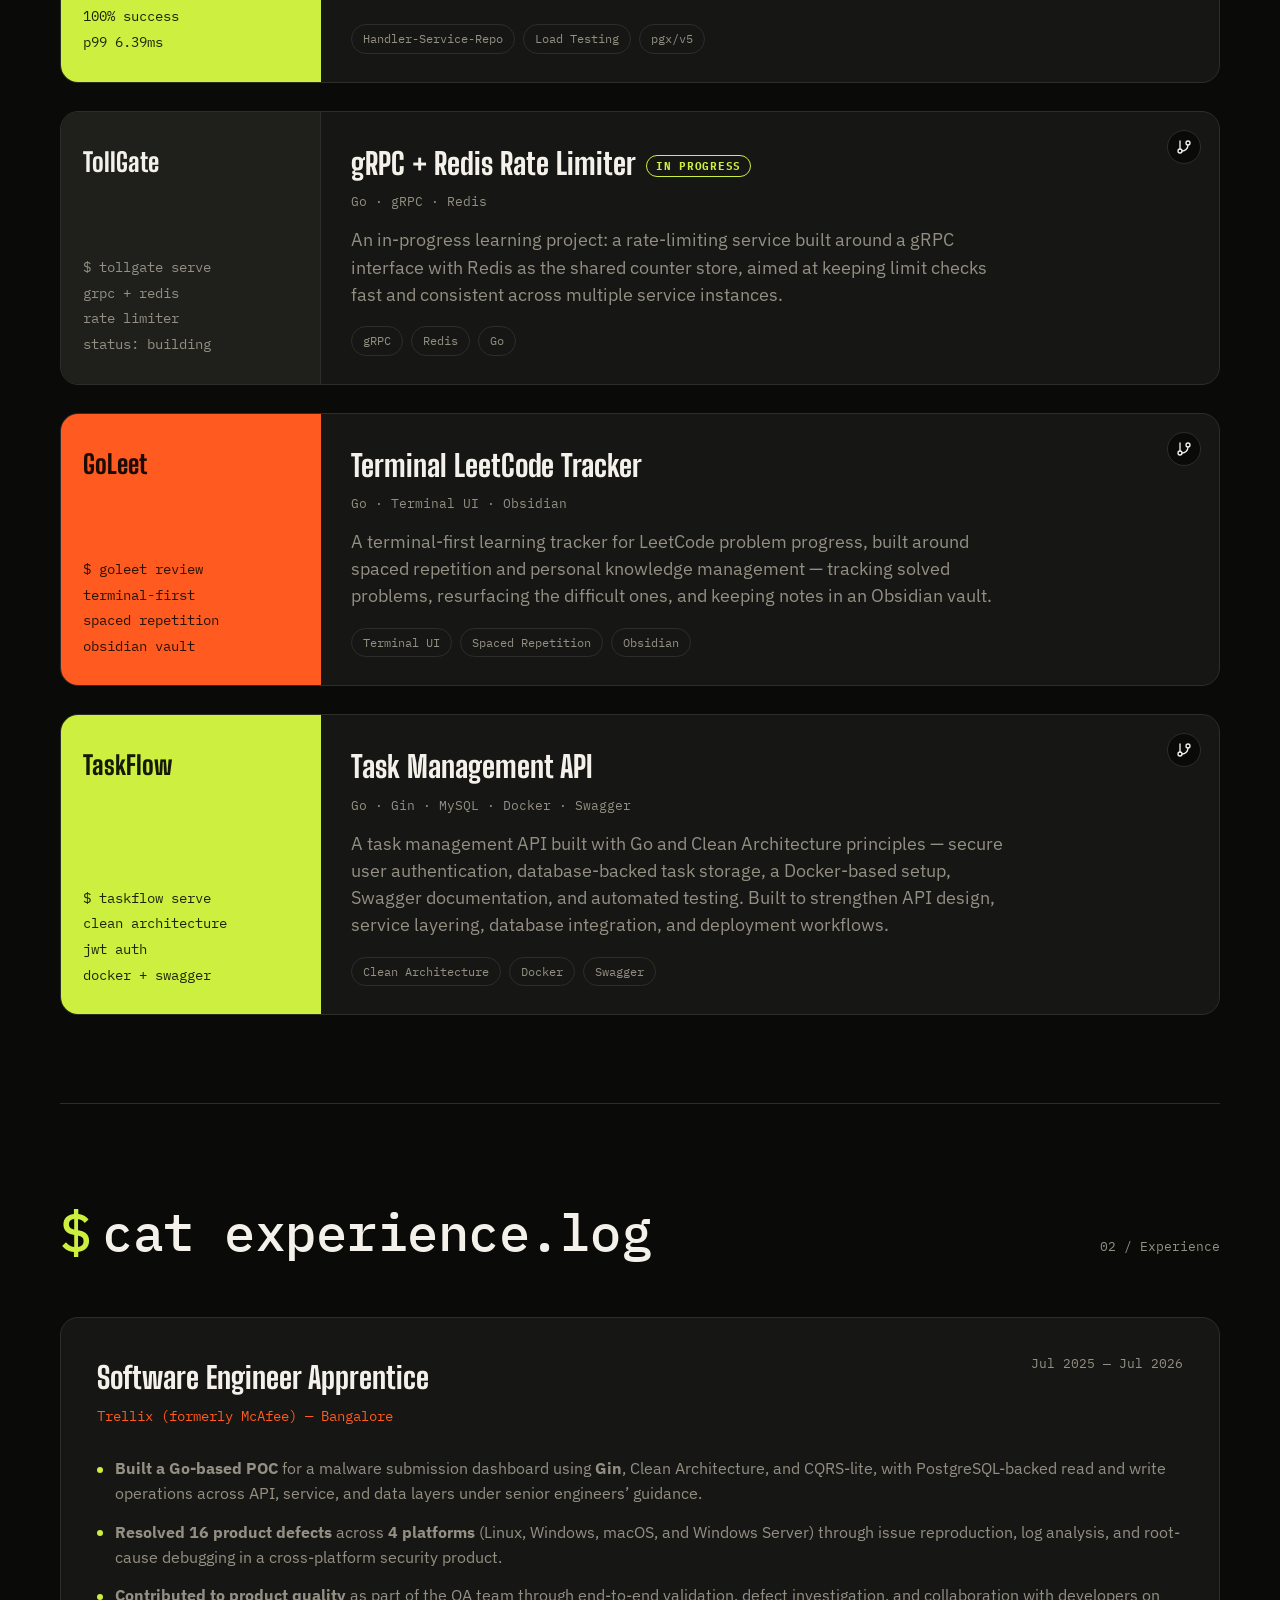
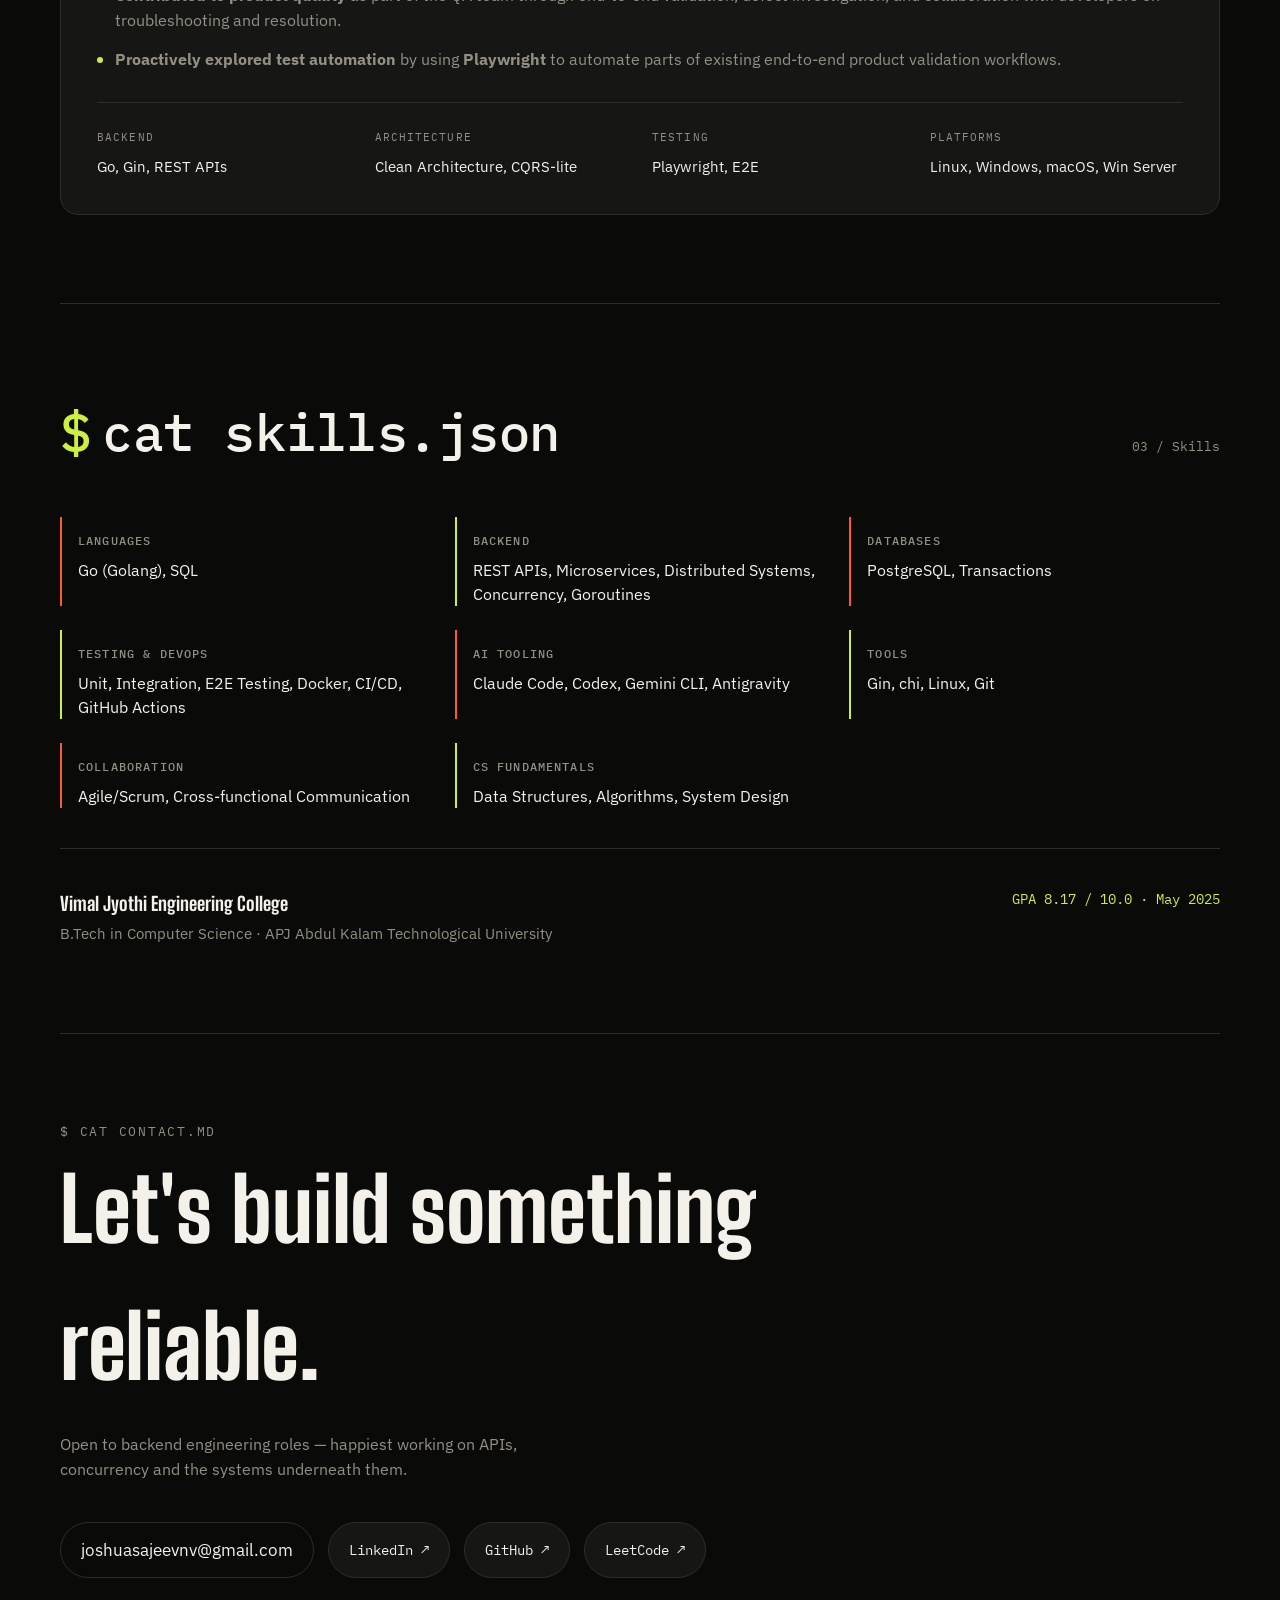
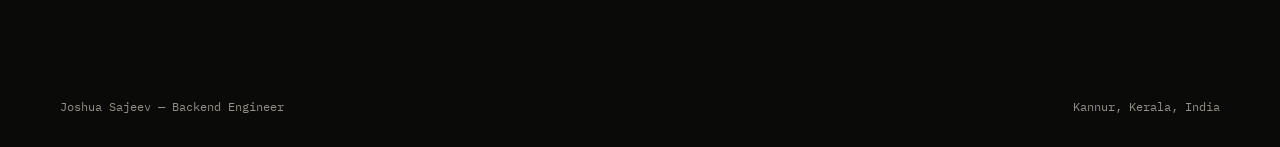
==== commit e7b0ce18: "Align portfolio and resume with current details" ====
--- a/index.html
+++ b/index.html
@@ -348,9 +348,9 @@
   .exp-top .dates{font-family:var(--font-mono);color:var(--fg-dim);font-size:13px;white-space:nowrap;}
   .exp-points{list-style:none;margin:0 0 30px;padding:0;display:flex;flex-direction:column;gap:14px;}
   .exp-points li{
-    display:flex;gap:12px;color:var(--fg-dim);font-size:15px;
-  }
-  .exp-points li::before{content:"";width:6px;height:6px;border-radius:999px;background:var(--lime);margin-top:9px;flex:none;}
+    position:relative;padding-left:18px;color:var(--fg-dim);font-size:15px;
+  }
+  .exp-points li::before{content:"";position:absolute;left:0;top:.65em;width:6px;height:6px;border-radius:999px;background:var(--lime);}
   .stack-grid{display:grid;grid-template-columns:repeat(4,1fr);gap:24px;padding-top:26px;border-top:1px solid var(--line);}
   @media (max-width:760px){.stack-grid{grid-template-columns:1fr 1fr;}}
   .stack-grid .cat-name{font-family:var(--font-mono);font-size:11px;letter-spacing:.1em;text-transform:uppercase;color:var(--fg-dim);margin-bottom:10px;}
@@ -468,11 +468,10 @@
         <div class="eyebrow hero-eyebrow">Kannur, Kerala, India · <b>Available for backend roles</b></div>
         <h1><span class="fg-line">BACKEND</span><span class="outline-line">ENGINEER</span></h1>
         <p class="hero-bio">
-          Backend Engineer focused on Go, building reliable backend services and distributed systems.
-          Experienced in REST API design, PostgreSQL, concurrency, and with an emphasis on clean
-          architecture, testing, and production-quality engineering. Use AI-assisted development
-          tools to accelerate implementation and testing while maintaining ownership of code quality
-          and technical decisions.
+          <b>Backend Engineer</b> with experience shipping features end to end across the stack,
+          building production-grade <b>Go services</b> and distributed backend systems. Strong in
+          REST API design, PostgreSQL, concurrency, infrastructure, and product quality, leveraging
+          AI-assisted development tools to build, test, and iterate faster.
         </p>
 
         <div class="stat-row">
@@ -628,15 +627,15 @@
         <div class="dates">Jul 2025 — Jul 2026</div>
       </div>
       <ul class="exp-points">
-        <li>Built a Go and Gin proof of concept for a malware submission dashboard, using Clean Architecture and CQRS-lite and optimizing data aggregation to avoid N+1 queries.</li>
-        <li>Resolved 16 product defects across four platforms (Linux, Windows, macOS, Windows Server) through log analysis, issue reproduction and root-cause debugging across service boundaries.</li>
-        <li>Improved reliability with structured error handling, consistent logging and graceful failure propagation; built cross-browser E2E automation for malware submission workflows in Python and Playwright.</li>
-        <li>Collaborated with senior engineers on architecture, code reviews, design discussions and cross-functional QA.</li>
+        <li><strong>Built a Go-based POC</strong> for a malware submission dashboard using <strong>Gin</strong>, Clean Architecture, and CQRS-lite, with PostgreSQL-backed read and write operations across API, service, and data layers under senior engineers’ guidance.</li>
+        <li><strong>Resolved 16 product defects</strong> across <strong>4 platforms</strong> (Linux, Windows, macOS, and Windows Server) through issue reproduction, log analysis, and root-cause debugging in a cross-platform security product.</li>
+        <li><strong>Contributed to product quality</strong> as part of the QA team through end-to-end validation, defect investigation, and collaboration with developers on troubleshooting and resolution.</li>
+        <li><strong>Proactively explored test automation</strong> by using <strong>Playwright</strong> to automate parts of existing end-to-end product validation workflows.</li>
       </ul>
       <div class="stack-grid">
         <div><div class="cat-name">Backend</div><div class="cat-items">Go, Gin, REST APIs</div></div>
         <div><div class="cat-name">Architecture</div><div class="cat-items">Clean Architecture, CQRS-lite</div></div>
-        <div><div class="cat-name">Testing</div><div class="cat-items">Python, Playwright, E2E</div></div>
+        <div><div class="cat-name">Testing</div><div class="cat-items">Playwright, E2E</div></div>
         <div><div class="cat-name">Platforms</div><div class="cat-items">Linux, Windows, macOS, Win Server</div></div>
       </div>
     </div>
@@ -653,7 +652,9 @@
       <div class="skill-block"><h4>Databases</h4><p>PostgreSQL, Transactions</p></div>
       <div class="skill-block"><h4>Testing &amp; DevOps</h4><p>Unit, Integration, E2E Testing, Docker, CI/CD, GitHub Actions</p></div>
       <div class="skill-block"><h4>AI Tooling</h4><p>Claude Code, Codex, Gemini CLI, Antigravity</p></div>
-      <div class="skill-block"><h4>Tools &amp; Collaboration</h4><p>Gin, chi, Linux, Git, Agile/Scrum, Code Reviews</p></div>
+      <div class="skill-block"><h4>Tools</h4><p>Gin, chi, Linux, Git</p></div>
+      <div class="skill-block"><h4>Collaboration</h4><p>Agile/Scrum, Cross-functional Communication</p></div>
+      <div class="skill-block"><h4>CS Fundamentals</h4><p>Data Structures, Algorithms, System Design</p></div>
     </div>
 
     <div class="edu-row">
